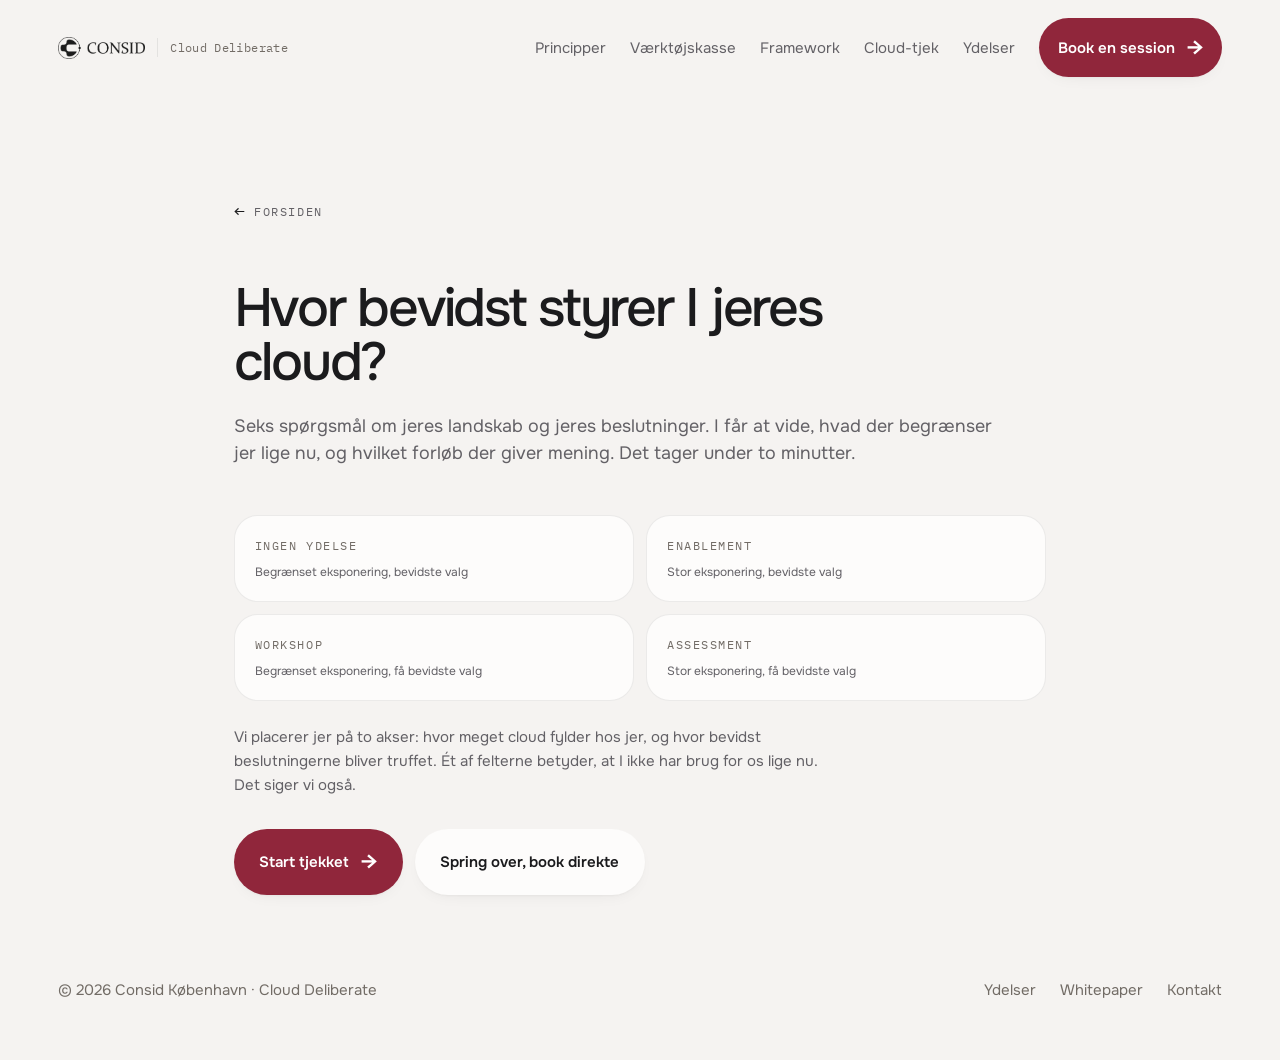
==== cloud-tjek/index.html @ c0a3a035 "Add cloud-tjekket, the lead qualifier, with the backend left stubbed Six questions at /cloud-tjek/ t" ====
<!doctype html>
<html lang="da">
<head>
<meta charset="utf-8">
<title>Cloud-tjekket — Cloud Deliberate — Consid</title>
<meta name="description" content="Seks spørgsmål om jeres cloud-landskab og jeres beslutninger. Få at vide hvor I står, hvilket princip der begrænser jer, og hvilket forløb der giver mening. Under to minutter.">
<meta name="viewport" content="width=device-width, initial-scale=1">
<meta name="robots" content="noindex,nofollow">
<link rel="canonical" href="https://frijec.github.io/cloud-deliberate/cloud-tjek/">
<link rel="icon" type="image/png" href="../assets/favicon.png">
<meta name="theme-color" content="#492A34">
<meta property="og:type" content="website">
<meta property="og:site_name" content="Consid">
<meta property="og:title" content="Cloud-tjekket — Cloud Deliberate — Consid">
<meta property="og:description" content="Seks spørgsmål om jeres cloud-landskab og jeres beslutninger. Få at vide hvor I står, hvilket princip der begrænser jer, og hvilket forløb der giver mening. Under to minutter.">
<meta property="og:url" content="https://frijec.github.io/cloud-deliberate/cloud-tjek/">
<meta property="og:image" content="https://frijec.github.io/cloud-deliberate/assets/og/cloud-tjek.png">
<meta property="og:image:width" content="1200">
<meta property="og:image:height" content="630">
<meta property="og:image:alt" content="Cloud-tjekket — Cloud Deliberate — Consid">
<meta property="og:locale" content="da_DK">
<meta name="twitter:card" content="summary_large_image">
<meta name="twitter:title" content="Cloud-tjekket — Cloud Deliberate — Consid">
<meta name="twitter:description" content="Seks spørgsmål om jeres cloud-landskab og jeres beslutninger. Få at vide hvor I står, hvilket princip der begrænser jer, og hvilket forløb der giver mening. Under to minutter.">
<meta name="twitter:image" content="https://frijec.github.io/cloud-deliberate/assets/og/cloud-tjek.png">
<link rel="preconnect" href="https://fonts.googleapis.com">
<link rel="preconnect" href="https://fonts.gstatic.com" crossorigin>
<link href="https://fonts.googleapis.com/css2?family=Onest:wght@400;500;600;700;900&family=EB+Garamond:wght@500;600&family=IBM+Plex+Mono:wght@400;500&display=swap" rel="stylesheet">
<link rel="stylesheet" href="../assets/site.css">
</head>
<body>
<a class="skip-link" href="#main">Spring til indhold</a>
<nav class="nav" id="nav">
  <div class="nav__in">
    <a class="brand" href="../#top"><img class="brand__mark" src="../assets/brand-mark.png" alt="Consid" width="88" height="22"><span class="brand__sub">Cloud Deliberate</span></a>
    <div class="nav__links">
      <a class="nav__link" href="../#principper">Principper</a>
      <a class="nav__link" href="../#vaerktoejskasse">Værktøjskasse</a>
      <a class="nav__link" href="../#framework">Framework</a>
      <a class="nav__link" href="./">Cloud-tjek</a>
      <a class="nav__link nav__link--stay" href="../ydelser/">Ydelser</a>
      <a class="btn btn--primary" href="../?ask=moede#kontakt">Book en session <span class="arw">→</span></a>
    </div>
  </div>
</nav>
<main id="main">

<section class="stack">
  <div class="wrap wrap--narrow">
    <a class="backlink backlink--light reveal" href="../#top"><span class="arw">←</span> Forsiden</a>
    <h1 class="reveal" style="font-size:var(--t-h2);max-width:20ch;margin-top:var(--s-5)">Hvor bevidst styrer I jeres cloud?</h1>
    <p class="lead reveal" style="margin-top:var(--s-5)">Seks spørgsmål om jeres landskab og jeres beslutninger. I får at vide, hvad der begrænser jer lige nu, og hvilket forløb der giver mening. Det tager under to minutter.</p>

    <div id="tjek">

      <!-- 1. INTRO -->
      <section class="tjek-stage is-active" data-stage="intro">
        <div class="tjek-quad tjek-quad--intro" aria-hidden="true">
          <div class="tjek-quad__cell" data-cell="ingen"><span class="mono">Ingen ydelse</span><p>Begrænset eksponering, bevidste valg</p></div>
          <div class="tjek-quad__cell" data-cell="enablement"><span class="mono">Enablement</span><p>Stor eksponering, bevidste valg</p></div>
          <div class="tjek-quad__cell" data-cell="workshop"><span class="mono">Workshop</span><p>Begrænset eksponering, få bevidste valg</p></div>
          <div class="tjek-quad__cell" data-cell="assessment"><span class="mono">Assessment</span><p>Stor eksponering, få bevidste valg</p></div>
        </div>
        <p class="tjek-note">Vi placerer jer på to akser: hvor meget cloud fylder hos jer, og hvor bevidst beslutningerne bliver truffet. Ét af felterne betyder, at I ikke har brug for os lige nu. Det siger vi også.</p>
        <div class="tjek-actions">
          <button class="btn btn--primary" type="button" id="tjek-start">Start tjekket <span class="arw">→</span></button>
          <a class="btn btn--soft" href="../?ask=moede#kontakt">Spring over, book direkte</a>
        </div>
      </section>

      <!-- 2. QUIZ -->
      <!-- No aria-live here: focus moves to the question on every step,
           which announces it once. A live region as well would read the
           whole stage a second time. -->
      <section class="tjek-stage" data-stage="quiz">
        <div class="tjek__head">
          <span class="mono" id="tjek-progress">Spørgsmål 1 af 6</span>
          <button class="tjek__back" type="button" id="tjek-back" hidden><span class="arw">←</span> Tilbage</button>
        </div>
        <div class="tjek__bar" role="progressbar" aria-valuemin="1" aria-valuemax="6" aria-valuenow="1" aria-label="Fremdrift"><span id="tjek-bar"></span></div>
        <h2 class="tjek__q" id="tjek-question" data-focus tabindex="-1"></h2>
        <div class="tjek__opts" id="tjek-options"></div>
      </section>

      <!-- 3. RESULT -->
      <section class="tjek-stage" data-stage="result">
        <p class="mono tjek-result__quad" data-quad></p>
        <h2 class="tjek-result__title" data-result-title data-focus tabindex="-1"></h2>
        <p class="lead" data-result-body style="margin-top:var(--s-4)"></p>

        <div class="tjek-axes">
          <div class="tjek-axis">
            <span class="mono">Eksponering</span>
            <p data-axis-eksponering></p>
            <span class="tjek-axis__d">Hvor meget cloud fylder, og hvor hurtigt regningen flytter sig</span>
          </div>
          <div class="tjek-axis">
            <span class="mono">Bevidsthed</span>
            <p data-axis-bevidsthed></p>
            <span class="tjek-axis__d">Hvor systematisk beslutningerne bliver truffet og skrevet ned</span>
          </div>
        </div>

        <p class="tjek-limit" data-limiting hidden>Det, der begrænser jer lige nu: <strong data-limiting-name></strong>. <a href="../#principper">Læs princippet <span class="arw">→</span></a></p>

        <div class="tjek-quad" aria-hidden="true">
          <div class="tjek-quad__cell" data-cell="ingen"><span class="mono">Ingen ydelse</span><p>Begrænset eksponering, bevidste valg</p></div>
          <div class="tjek-quad__cell" data-cell="enablement"><span class="mono">Enablement</span><p>Stor eksponering, bevidste valg</p></div>
          <div class="tjek-quad__cell" data-cell="workshop"><span class="mono">Workshop</span><p>Begrænset eksponering, få bevidste valg</p></div>
          <div class="tjek-quad__cell" data-cell="assessment"><span class="mono">Assessment</span><p>Stor eksponering, få bevidste valg</p></div>
        </div>

        <div class="tjek-ydelse" data-ydelse hidden>
          <span class="mono">Det forløb der passer</span>
          <h3><span data-ydelse-navn></span> <span class="hours" data-ydelse-timer></span></h3>
          <a class="btn btn--soft" data-ydelse-link href="#">Læs hvad det indeholder <span class="arw">→</span></a>
        </div>

        <div class="tjek-ydelse" data-ingen hidden>
          <span class="mono">Ingen ydelse lige nu</span>
          <h3>Tag whitepaperet i stedet</h3>
          <a class="btn btn--soft" href="../?ask=whitepaper#kontakt">Få whitepaperet <span class="arw">→</span></a>
        </div>

        <div class="tjek-actions">
          <button class="btn btn--primary" type="button" data-to-form>Få en gennemgang af jeres svar <span class="arw">→</span></button>
          <button class="btn btn--soft" type="button" data-restart>Tag tjekket forfra</button>
        </div>
      </section>

      <!-- 4. LEAD FORM -->
      <section class="tjek-stage" data-stage="form">
        <h2 class="tjek-result__title" data-focus tabindex="-1" style="font-size:var(--t-h3)">En gennemgang af jeres svar</h2>
        <p class="lead" style="margin-top:var(--s-4)">Vi læser jeres svar igennem og vender tilbage med, hvad vi ser, og hvad vi ville gøre først. Inden for to arbejdsdage.</p>

        <form id="tjek-form" class="tjekform" novalidate>
          <div class="tjekform__grid">
            <div class="field"><label for="tj-company">Virksomhed</label><input id="tj-company" name="company" type="text" maxlength="150" autocomplete="organization"></div>
            <div class="field"><label for="tj-role">Rolle</label><input id="tj-role" name="role" type="text" maxlength="120" autocomplete="organization-title"></div>
            <div class="field field--full">
              <label for="tj-spend">Omtrentligt årligt cloud-forbrug</label>
              <select id="tj-spend" name="cloud_spend">
                <option value="Ved ikke">Ved ikke</option>
                <option value="Under 1 mio. kr.">Under 1 mio. kr.</option>
                <option value="1-5 mio. kr.">1-5 mio. kr.</option>
                <option value="5-20 mio. kr.">5-20 mio. kr.</option>
                <option value="Over 20 mio. kr.">Over 20 mio. kr.</option>
              </select>
            </div>
            <div class="field field--full"><label for="tj-platforms">Hvilke cloud-platforme bruger I i dag?</label><textarea id="tj-platforms" name="platforms" rows="2" maxlength="2000"></textarea></div>
            <div class="field field--full"><label for="tj-challenge">Største cloud-udfordring lige nu</label><textarea id="tj-challenge" name="biggest_challenge" rows="3" maxlength="2000"></textarea></div>
            <div class="field field--full"><label for="tj-value">Hvad ville gøre en samtale værdifuld for jer?</label><textarea id="tj-value" name="conversation_value" rows="3" maxlength="2000"></textarea></div>
            <div class="field field--full"><label for="tj-email">Arbejds-e-mail<abbr title="påkrævet">*</abbr></label><input id="tj-email" name="email" type="email" autocomplete="email" maxlength="255" required></div>
          </div>
          <div class="tjekform__hp" aria-hidden="true">
            <label for="tj-website">Lad dette felt stå tomt</label>
            <input id="tj-website" name="company_website" type="text" tabindex="-1" autocomplete="off">
          </div>
          <p class="tjekform__error" id="tjek-error" role="alert" hidden></p>
          <div class="tjek-actions">
            <button class="btn btn--primary" type="submit" id="tjek-submit">Send og få en gennemgang <span class="arw">→</span></button>
          </div>
          <p class="tjekform__privacy">Vi bruger kun dine oplysninger til opfølgning. Intet nyhedsbrev, ingen tredjeparter.</p>
        </form>

        <p class="tjekform__done" id="tjek-done" tabindex="-1" hidden>Tak. Vi har åbnet en mail med dine svar. Tryk send, så vender vi tilbage inden for to arbejdsdage. Åbnede der ikke en mail? Skriv direkte til <a href="mailto:anders.bendtsen@consid.com">anders.bendtsen@consid.com</a>.</p>
      </section>

    </div>
  </div>
</section>

</main>

<footer class="footer">
  <div class="wrap footer__in">
    <div>© 2026 Consid København · Cloud Deliberate</div>
    <div class="footer__links"><a href="../ydelser/">Ydelser</a><a href="../?ask=whitepaper#kontakt">Whitepaper</a><a href="mailto:kenneth.jensen@consid.com">Kontakt</a></div>
  </div>
</footer>

<script src="../assets/site.js"></script>
<script src="../assets/tjek.js"></script>
</body>
</html>
---- assets/site.css ----
/* ============================================================
   CONSID · CLOUD DELIBERATE — shared chrome.

   Tokens, reset, nav/footer, card system, CTA card,
   reveal-on-scroll, plus the Ydelse and homepage components.

   Loaded by EVERY page, the homepage included. The sibling site
   (Directed Agentic Delivery) keeps a duplicate of this file
   inline in its index.html and asks for hand-syncing; that has
   already drifted twice (.stack padding, .chip height). One copy
   here instead.

   Token block below is copied verbatim from that site — the two
   are deliberately the same house.
   ============================================================ */
:root{
  --ink-900:#141416;
  --ink-800:#1B1B1D;
  --ink-700:#2C2C31;
  --ink-600:#414147;
  --graphite:#636166;
  --stone:#726C66;

  --air:#F5F3F1;
  --surface:#FDFCFB;
  --sand:#EDE8E3;
  --blush:#FDF0ED;

  --crimson:#90263B;
  --crimson-700:#75182C;
  --plum:#492A34;
  --plum-tint:color-mix(in srgb, var(--plum), white 22%);
  --wine:#701132;
  --coral:#F49E88;
  --hairline:rgba(27,27,29,.08);

  --font-display:"Onest","Helvetica Neue",Helvetica,Arial,sans-serif;
  --font-body:"Onest","Helvetica Neue",Helvetica,Arial,sans-serif;
  --font-mono:"IBM Plex Mono",ui-monospace,"SF Mono",Menlo,monospace;
  --font-wordmark:"EB Garamond","Times New Roman",serif;

  --t-display:clamp(2.57rem,6.66vw,5.85rem);
  --t-h2:clamp(2rem,4.2vw,3.6rem);
  --t-h3:clamp(1.2rem,1.7vw,1.5rem);
  --t-lead:clamp(1.0625rem,1.4vw,1.3rem);
  --t-body:1.0625rem;
  --t-small:.9375rem;
  --t-micro:.75rem;

  --s-1:.25rem;--s-2:.5rem;--s-3:.75rem;--s-4:1rem;--s-5:1.5rem;
  --s-6:2rem;--s-7:3rem;--s-8:4rem;--s-9:6rem;--s-10:8rem;

  --r-xs:10px; --r-sm:16px; --r-md:24px; --r-lg:36px; --r-xl:48px; --r-pill:999px;

  --lift-1:0 1px 2px rgba(20,20,22,.03), 0 6px 18px -10px rgba(20,20,22,.10);
  --lift-2:0 2px 5px rgba(20,20,22,.04), 0 22px 48px -22px rgba(20,20,22,.20);

  --ease-out:cubic-bezier(.19,.72,.28,1);
  --ease-spring:cubic-bezier(.34,1.32,.48,1);
  --d-fast:150ms;--d-base:260ms;--d-slow:520ms;

  --measure:64ch;
  --gutter:clamp(1.1rem,4.5vw,4rem);
  --maxw:1300px;
}

*,*::before,*::after{box-sizing:border-box}
html{-webkit-text-size-adjust:100%;scroll-behavior:smooth}
body{
  margin:0;background:var(--air);color:var(--ink-800);
  font-family:var(--font-body);font-size:var(--t-body);line-height:1.6;
  -webkit-font-smoothing:antialiased;font-synthesis-weight:none;overflow-x:hidden;
}
h1,h2,h3,h4{font-family:var(--font-display);margin:0;font-weight:600;letter-spacing:-.026em}
h1{font-size:var(--t-display);line-height:.99;letter-spacing:-.042em;font-weight:500}
h2{font-size:var(--t-h2);line-height:1.04;letter-spacing:-.034em;font-weight:700}
h3{font-size:var(--t-h3);line-height:1.25;font-weight:500}
p{margin:0}
a{color:inherit}
img,svg{display:block;max-width:100%}
button{font:inherit;color:inherit;background:none;border:0;cursor:pointer}
:focus-visible{outline:2px solid var(--crimson);outline-offset:3px;border-radius:6px}

/* Visually hidden but still announced — used for the hours badge's
   unit word and the hours table's caption. clip-path (not the old
   clip) and white-space:nowrap so the text isn't re-wrapped into a
   1px column before it's read. */
.sr-only{position:absolute;width:1px;height:1px;padding:0;margin:-1px;
  overflow:hidden;clip-path:inset(50%);white-space:nowrap;border:0}

/* Off-screen until focused, rather than display:none — a display:none
   skip link can't ever receive keyboard focus in the first place. */
.skip-link{
  position:absolute;top:var(--s-4);left:var(--s-4);z-index:1000;
  transform:translateY(-150%);
  background:var(--ink-800);color:#fff;padding:.85rem 1.4rem;
  border-radius:var(--r-md);text-decoration:none;white-space:nowrap;
  font-size:var(--t-small);font-weight:600;
  transition:transform var(--d-fast) var(--ease-out);
}
.skip-link:focus{transform:translateY(0)}

.wrap{max-width:var(--maxw);margin-inline:auto;padding-inline:var(--gutter)}
.stack{padding-top:clamp(3.5rem,8vw,7rem);padding-bottom:clamp(1rem,2vw,1.5rem)}
/* A section continuing the one above it, rather than opening the page. */
.stack--cont{padding-top:clamp(2.25rem,4.5vw,3.75rem)}
.lead{font-size:var(--t-lead);line-height:1.5;color:var(--graphite);max-width:var(--measure)}
.mono{font-family:var(--font-mono);font-size:var(--t-micro);letter-spacing:.13em;text-transform:uppercase}

/* Every mono label on this site is written mixed-case in the HTML and
   uppercased here. Typing the caps into the source makes VoiceOver
   spell short Danish words out letter by letter. */

/* Buttons ------------------------------------------------ */
.btn{
  display:inline-flex;align-items:center;gap:var(--s-3);
  padding:.95rem 1.6rem;border-radius:var(--r-pill);
  font-size:var(--t-small);font-weight:600;text-decoration:none;white-space:nowrap;
  transition:background-color var(--d-fast) var(--ease-out),
             color var(--d-fast) var(--ease-out),
             box-shadow var(--d-base) var(--ease-out),
             transform var(--d-base) var(--ease-spring);
}
/* The halftone arrow: a radial-gradient dot field clipped to the glyph,
   so the site's dither texture shows up even in a text arrow. */
.arw{
  font-size:1.5em;
  background-image:radial-gradient(var(--ink-800) 65%, transparent 70%);
  background-size:2px 2px;background-position:center;
  -webkit-background-clip:text;background-clip:text;color:transparent;
}
/* Anywhere the arrow sits on a dark ground it has to re-dither in white
   — the default --ink-800 dots are invisible on plum. */
.btn--primary .arw,
.ydelse__head .arw,
.leadcard .arw,
.nextup .arw{background-image:radial-gradient(#fff 65%, transparent 70%)}
.btn .arw{transition:transform var(--d-base) var(--ease-spring)}
.btn:hover{transform:translateY(-2px)}
.btn:hover .arw{transform:translateX(5px)}
.btn:active{transform:translateY(0)}
.btn--primary{background:var(--crimson);color:#fff;box-shadow:var(--lift-1)}
.btn--primary:hover{background:var(--crimson-700);box-shadow:var(--lift-2)}
.btn--soft{background:var(--surface);color:var(--ink-800);box-shadow:var(--lift-1)}
.btn--soft:hover{box-shadow:var(--lift-2)}
.btn--onDark{background:rgba(255,255,255,.1);color:#fff}
.btn--onDark:hover{background:rgba(255,255,255,.18)}
.btn:disabled,.btn[aria-disabled="true"]{opacity:.5;cursor:default;pointer-events:none}

/* NAV ---------------------------------------------------- */
.nav{position:sticky;top:0;z-index:50}
.nav::before{
  content:"";position:absolute;inset:-1px 0 0;
  backdrop-filter:blur(16px) saturate(1.4);-webkit-backdrop-filter:blur(16px) saturate(1.4);
  background-image:linear-gradient(to bottom, rgba(245,243,241,.8) 0%, rgba(245,243,241,0) 100%);
  mask-image:linear-gradient(to bottom, #000 0%, #000 45%, transparent 100%);
  -webkit-mask-image:linear-gradient(to bottom, #000 0%, #000 45%, transparent 100%);
  pointer-events:none;opacity:0;transition:opacity var(--d-base) var(--ease-out);
}
.nav[data-stuck="true"]::before{opacity:1}
.nav__in{
  position:relative;z-index:1;
  display:flex;align-items:center;gap:var(--s-5);
  padding:1.15rem var(--gutter);
}
.brand{display:flex;align-items:center;gap:var(--s-3);text-decoration:none;flex:none}
.brand__mark{height:22px;width:auto;display:block;transition:filter var(--d-fast) var(--ease-out)}
.brand__sub{font-family:var(--font-mono);font-size:var(--t-micro);color:var(--stone);letter-spacing:.03em;padding-left:var(--s-3);border-left:1px solid var(--hairline);transition:color var(--d-fast) var(--ease-out),border-color var(--d-fast) var(--ease-out)}
.nav__links{display:flex;gap:var(--s-5);margin-left:auto;align-items:center}
.nav__link{text-decoration:none;font-size:var(--t-small);color:var(--graphite);white-space:nowrap;transition:color var(--d-fast) var(--ease-out)}
.nav__link:hover{color:var(--ink-800)}
.nav .btn{padding:.7rem 1.2rem}
/* Below 900px the section anchors go, but Ydelser stays: it is the only
   real destination on the site, and without it a phone visitor can only
   reach the offerings by scrolling to the footer. */
@media (max-width:900px){.nav__links .nav__link:not(.nav__link--stay){display:none} .brand__sub{display:none}}
/* Brand + Ydelser + button have to share one row on a phone. */
@media (max-width:640px){.nav__links{gap:var(--s-4)} .nav .btn{padding:.75rem 1.1rem;font-size:.875rem}}
@media (max-width:420px){.nav__links{gap:var(--s-3)} .nav .btn .arw{display:none} .brand__mark{width:76px;height:auto}}

/* Nav-on-dark variant — for pages whose top section is a plum band
   (the Ydelse pages): the nav overlays that band as a transparent bar
   with a white logo/label, then reverts to the standard in-flow blurred
   nav the moment the page scrolls past it. site.js drives the toggle by
   measuring .ydelse__head, so that class name must not be renamed. */
.nav--onDark{position:fixed;top:0;left:0;right:0}
.nav--onDark:not([data-stuck="true"]) .brand__mark{filter:brightness(0) invert(1)}
.nav--onDark:not([data-stuck="true"]) .brand__sub{color:rgba(255,255,255,.65);border-left-color:rgba(255,255,255,.3)}
.nav--onDark:not([data-stuck="true"]) .nav__link{color:rgba(255,255,255,.85)}
.nav--onDark:not([data-stuck="true"]) .nav__link:hover{color:#fff}

/* CARD system -------------------------------------------- */
/* No horizontal rail here: three offerings and no article archive means
   the scroll-snap rail, its edge mask, the filter chips and initRail's
   FLIP reflow are all machinery with nothing to do. Cards live in a
   plain grid. */
.ocard{
  background:var(--surface);border-radius:var(--r-lg);padding:clamp(1.4rem,2.6vw,1.9rem);
  display:flex;flex-direction:column;gap:var(--s-3);text-decoration:none;min-height:260px;
  box-shadow:var(--lift-1);
  transition:transform var(--d-base) var(--ease-out),box-shadow var(--d-base) var(--ease-out);
}
.ocard:hover{transform:translateY(-6px);box-shadow:var(--lift-2)}
.ocard:active{transform:scale(.97)}
.ocard:nth-child(3n+2){background:var(--sand)}
.ocard:nth-child(5n+4){background:var(--blush)}
.ocard__tag{display:flex;align-items:center;gap:.4em;font-family:var(--font-mono);font-size:var(--t-micro);letter-spacing:.09em;text-transform:uppercase;color:var(--graphite)}
.oicon{width:15px;height:15px;flex:none;stroke:currentColor}
.ocard :is(h2,h3){font-size:1.25rem;letter-spacing:-.028em;font-weight:700;line-height:1.25;transition:color var(--d-fast) var(--ease-out)}
.ocard:hover :is(h2,h3){color:var(--wine)}
.ocard p{font-size:var(--t-small);color:var(--graphite);line-height:1.6}
.ocard__foot{margin-top:auto;display:flex;align-items:center;gap:var(--s-3);font-size:var(--t-small);font-weight:600;padding-top:var(--s-4)}
.ocard__foot .arw{transition:transform var(--d-base) var(--ease-spring)}
.ocard:hover .ocard__foot .arw{transform:translateX(5px)}

/* Offering cards — where the sibling site puts a 0/1/2/3 niveau meter,
   this site puts an effort figure and an audience line. Those are the
   two things a reader uses to decide "is this the one for us?".

   These small mono labels are --graphite, not --stone. --stone on
   --sand measures 4.26:1, under the 4.5:1 AA minimum for text this
   size, and every card row that lands on sand would fail — as the
   same pairing does on the sibling site. --graphite clears it on
   sand (5.03), air, blush and surface alike. */
.ocard__top{display:flex;align-items:center;gap:var(--s-3);justify-content:space-between}
/* Plum on white (12.3:1) so it reads as a hard fact, not a soft label. */
.hours{flex:none;font-family:var(--font-mono);font-size:var(--t-micro);font-weight:500;
  letter-spacing:.08em;line-height:1;padding:.42rem .62rem;border-radius:var(--r-pill);
  background:var(--plum);color:#fff;font-variant-numeric:tabular-nums}
.ocard--y .ocard__foot{flex-direction:column;align-items:stretch;gap:var(--s-3)}
.ocard__aud{font-family:var(--font-mono);font-size:var(--t-micro);letter-spacing:.09em;
  text-transform:uppercase;color:var(--graphite);line-height:1.5;font-weight:400;overflow-wrap:anywhere}
.ocard__phases{font-family:var(--font-mono);font-size:var(--t-micro);letter-spacing:.09em;
  text-transform:uppercase;color:var(--graphite);line-height:1.5;font-weight:400;overflow-wrap:anywhere}
.ocard__more{display:flex;align-items:center;justify-content:flex-end;gap:var(--s-3);
  font-weight:600;margin-top:var(--s-2)}

.vgrid{display:grid;grid-template-columns:repeat(3,minmax(0,1fr));gap:var(--s-4);margin-top:var(--s-6)}
@media (max-width:880px){.vgrid{grid-template-columns:repeat(2,minmax(0,1fr))}}
@media (max-width:640px){.vgrid{grid-template-columns:1fr}}

/* CTA + FOOTER -------------------------------------------- */
.ctacard{
  background:var(--plum);color:#fff;border-radius:var(--r-xl);padding:clamp(1.9rem,5vw,4.5rem);
  box-shadow:var(--lift-1);text-align:center;position:relative;overflow:hidden;
}
.ctacard__noise{position:absolute;inset:0;width:100%;height:100%;display:block;pointer-events:none}
@media (prefers-reduced-motion:reduce){.ctacard__noise{display:none}}
.ctacard__content{position:relative;z-index:1}
.ctacard h2{max-width:18ch;margin-inline:auto;margin-top:var(--s-5)}
.ctacard .lead{margin-inline:auto;margin-top:var(--s-5);text-align:center;color:rgba(255,255,255,.72)}
.ctacard__actions{display:flex;gap:var(--s-3);flex-wrap:wrap;justify-content:center;margin-top:var(--s-7)}
.footer{padding-block:var(--s-7)}
.footer__in{display:flex;flex-wrap:wrap;gap:var(--s-5);justify-content:space-between;align-items:center;font-size:var(--t-small);color:var(--stone)}
.footer__links{display:flex;gap:var(--s-5)}
.footer__links a{text-decoration:none;display:inline-block;padding-block:.65rem;
  transition:color var(--d-fast) var(--ease-out)}
.footer__links a:hover{color:var(--ink-800)}

/* REVEAL --------------------------------------------------- */
/* Transition lives on .is-in, not on .reveal — so the hidden state is
   applied at first paint without animating into it. */
.reveal{opacity:0;transform:translateY(16px)}
.reveal.is-in{opacity:1;transform:none;transition:opacity var(--d-slow) var(--ease-out),transform var(--d-slow) var(--ease-out)}
.word{display:inline-block;opacity:0;transform:translateY(.5em)}
.word.is-in{opacity:1;transform:none;transition:opacity 460ms var(--ease-out),transform 460ms var(--ease-out)}

/* ============================================================
   YDELSE DETAIL PAGES
   ============================================================ */

/* The plum band the nav overlays. site.js measures THIS element to flip
   .nav--onDark back to the light nav, so the class name is load-bearing. */
.ydelse__head{position:relative;z-index:0;overflow:hidden;background:var(--plum);
  border-radius:0 0 var(--r-xl) var(--r-xl);
  padding-top:clamp(6.5rem,12vw,8.5rem);padding-bottom:clamp(2.5rem,6vw,4rem)}
.ydelse__head h1{color:#fff}
.ydelse__head .lead{color:rgba(255,255,255,.78)}
.backlink{display:inline-flex;align-items:center;gap:var(--s-2);text-decoration:none;
  font-family:var(--font-mono);font-size:var(--t-micro);letter-spacing:.13em;
  text-transform:uppercase;color:rgba(255,255,255,.7);margin-bottom:var(--s-6);
  transition:color var(--d-fast) var(--ease-out)}
.backlink:hover{color:#fff}
/* The base .backlink is white, for the plum Ydelse header. On a light
   page it needs ink, or it reads as a stray arrow. */
.backlink--light{color:var(--graphite)}
.backlink--light:hover{color:var(--ink-800)}
.backlink .arw{transition:transform var(--d-base) var(--ease-spring)}
.backlink:hover .arw{transform:translateX(-5px)}
.ydelse__meta{display:flex;gap:var(--s-6);flex-wrap:wrap;align-items:center;
  justify-content:space-between;margin-top:var(--s-7)}
.ydelse__kicker{display:flex;align-items:center;gap:.5em;font-family:var(--font-mono);
  font-size:var(--t-micro);letter-spacing:.09em;text-transform:uppercase;color:rgba(255,255,255,.7)}
/* .55 is the floor for small text on --plum: the sibling site measured
   rgba(255,255,255,.4) at 3.37:1 (fails AA) and .55 at 4.98:1 (passes).
   .62 sits comfortably above it. overflow-wrap because
   "PLATFORM-ANSVARLIGE" is one unbreakable token. */
.ydelse__aud{font-family:var(--font-mono);font-size:var(--t-micro);letter-spacing:.09em;
  text-transform:uppercase;color:rgba(255,255,255,.62);overflow-wrap:anywhere;max-width:38ch}

/* Sized off the viewport, not the header's own box, so it overflows on
   every side and reads as running behind the H1 rather than beside it.
   z-index:-1 keeps the header text above; the header's overflow:hidden
   crops the bleed. Hidden below 900px rather than fighting the H1. */
.ydelse__illus{
  position:absolute;z-index:-1;top:50%;left:50%;
  transform:translate(-42%,-50%);
  width:clamp(900px,95vw,1900px);
  height:clamp(900px,95vw,1900px);
  pointer-events:none;
}
.ydelse__illus canvas{display:block;width:100%;height:100%}
@media (max-width:900px){.ydelse__illus{display:none}}

/* A framing sentence that introduces a section, not a section title.
   Full --t-h2 (up to 3.6rem) on a whole sentence shouts; this sits
   between h2 and h3 and takes a wider measure. */
.h2--sub{font-size:clamp(1.35rem,2.5vw,2.05rem);letter-spacing:-.028em;
  line-height:1.2;font-weight:500;max-width:34ch}

/* Three-up cell block — used twice per detail page, for the "Hvad er
   målet?" goals and the "Næste skridt" reassurances. Same shape of
   content both times: a short heading and one sentence. */
.trio{display:grid;grid-template-columns:repeat(3,minmax(0,1fr));gap:var(--s-4);
  margin-top:clamp(1.5rem,3vw,2.25rem)}
@media (max-width:820px){.trio{grid-template-columns:1fr}}
.trio__cell{background:var(--surface);border-radius:var(--r-md);
  padding:clamp(1.25rem,2.4vw,1.75rem);min-width:0;box-shadow:var(--lift-1)}
.trio__cell:nth-child(3){background:var(--blush)}
.trio__cell h3{font-family:var(--font-mono);font-size:var(--t-micro);font-weight:500;
  letter-spacing:.11em;text-transform:uppercase;color:var(--wine)}
.trio__cell p{margin-top:var(--s-3);font-size:var(--t-small);line-height:1.6;color:var(--graphite)}

/* Phase timeline ----------------------------------------- */
/* .phases and .verbs carry an explicit role="list", and their items
   role="listitem", because display:grid / display:flex on an <li>
   replaces list-item — which drops both the marker and the implicit
   listitem role. With list-style:none on top of that, Safari and
   VoiceOver stop announcing the group as a list at all. */
/* Deliberately NOT the sticky .pstack: that hardcodes five nth-child
   offsets, and these pages carry 3, 4 and 5 phases. A sticky stack of
   tall cards carrying bullet lists occludes the page anyway.
   No connecting rule between phases — space and the tabular numerals do
   the dividing, per the house rule against structural hairlines. */
.phases{list-style:none;margin:clamp(2rem,4vw,3rem) 0 0;padding:0;
  display:flex;flex-direction:column;gap:var(--s-4)}
/* min-width:0 — .phase is a flex child of .phases now that the number
   is no longer a separate grid column; without it a long unbreakable
   word can hold the card open past the viewport, the same failure
   977eb7d fixed elsewhere on the site. */
.phase{background:var(--surface);border-radius:var(--r-lg);min-width:0;
  padding:clamp(1.6rem,3.4vw,2.75rem);box-shadow:var(--lift-1);position:relative}
.phase:nth-child(even){background:var(--sand)}
/* One dithered mark per fase, top-right. Absolutely positioned rather
   than a flex sibling so the meta/title/points column keeps its own
   flow; the heading's max-width leaves it room at every width that
   shows it. Dropped under 640px, where the card is a single narrow
   column and the mark would push the title down. */
.phase__illus{position:absolute;top:clamp(1.1rem,2.4vw,1.8rem);right:clamp(1.1rem,2.4vw,1.8rem);
  width:clamp(96px,10vw,124px);height:clamp(96px,10vw,124px);border-radius:8px;overflow:hidden}
.phase__illus canvas{display:block;width:100%;height:100%}
.phase h3,.phase__meta{max-width:calc(100% - clamp(96px,10vw,124px) - var(--s-4))}
@media (max-width:640px){.phase__illus{display:none} .phase h3,.phase__meta{max-width:none}}

/* Journey rail ------------------------------------------- */
/* Above 900px the phases run as chapters beside a sticky rail: a dotted
   track with one station per fase and an hour count that accumulates as
   you read down. site.js drives is-active / is-done and the fill height.
   Each card keeps its own mark; the rail only carries the storyline.
   The chapters are spaced well apart so the journey has scroll to
   travel through, and the rail has time to move with it. The dotted
   track is a halftone field (the same radial-gradient trick as .arw),
   not a hairline. */
.journey{display:grid;grid-template-columns:minmax(140px,180px) minmax(0,1fr);
  gap:clamp(2rem,5vw,5rem);align-items:start;margin-top:clamp(2rem,4vw,3rem)}
.journey .phases{margin-top:0}
.journey__rail{position:sticky;top:calc(var(--nav-h,76px) + 2rem);
  display:flex;flex-direction:column;gap:var(--s-6)}
.journey__track{position:relative;height:clamp(200px,34vh,340px);padding-left:1.6rem;margin-left:var(--s-2)}
.journey__track::before{content:"";position:absolute;left:0;top:0;bottom:0;width:6px;
  background-image:radial-gradient(var(--stone) 55%,transparent 62%);background-size:3px 3px;opacity:.3}
.journey__fill{position:absolute;left:0;top:0;width:6px;height:0;
  background-image:radial-gradient(var(--crimson) 65%,transparent 70%);background-size:3px 3px;
  transition:height var(--d-slow) var(--ease-out)}
.journey__stations{list-style:none;margin:0;padding:0;height:100%;
  display:flex;flex-direction:column;justify-content:space-between}
.journey__stations li{position:relative;font-family:var(--font-mono);font-size:var(--t-micro);
  letter-spacing:.09em;line-height:1;color:var(--stone);transition:color var(--d-base) var(--ease-out)}
.journey__stations li::before{content:"";position:absolute;left:calc(-1.6rem - 3px);top:50%;
  width:12px;height:12px;transform:translateY(-50%) rotate(45deg);
  background:var(--air);border:2px solid var(--stone);opacity:.5;
  transition:transform var(--d-base) var(--ease-spring),background-color var(--d-base) var(--ease-out),
             border-color var(--d-base) var(--ease-out),opacity var(--d-base) var(--ease-out)}
.journey__stations li.is-done,.journey__stations li.is-active{color:var(--crimson)}
.journey__stations li.is-done::before,.journey__stations li.is-active::before{
  background:var(--crimson);border-color:var(--crimson);opacity:1}
.journey__stations li.is-active::before{transform:translateY(-50%) rotate(45deg) scale(1.35)}
.journey__hours{font-family:var(--font-mono);font-size:var(--t-micro);letter-spacing:.09em;
  text-transform:uppercase;color:var(--graphite);margin-left:var(--s-2)}
.journey__hours b{color:var(--crimson);font-weight:700;font-variant-numeric:tabular-nums}
/* The story's two bookends: where you stand on day 0 and what you hold
   at the end. No card and no background, so they read as narration
   around the chapters rather than as two more chapters — but set with
   their own weight: the label in the display face at the fase-title
   size, led by a station diamond that ties them to the rail's track,
   and the sentence at lead size beneath. Held clear of the cards by a
   gap of their own. */
.journey__bookend{display:block;padding-inline:clamp(1.6rem,3.4vw,2.75rem);
  color:var(--graphite);font-size:var(--t-lead);line-height:1.5;max-width:44ch}
.journey__bookend .mono{display:flex;align-items:center;gap:.55em;margin-bottom:var(--s-3);
  font-family:var(--font-display);font-size:clamp(1.3rem,2.3vw,1.9rem);font-weight:700;
  letter-spacing:-.03em;text-transform:none;color:var(--crimson);font-variant-numeric:tabular-nums}
.journey__bookend .mono::before{content:"";flex:none;width:11px;height:11px;
  transform:rotate(45deg);background:var(--crimson)}
.journey__bookend--start{margin-top:var(--s-4);margin-bottom:clamp(3rem,9vh,5.5rem)}
.journey__bookend--end{margin-top:clamp(3rem,9vh,5.5rem)}
@media (max-width:900px){.journey__bookend--start{margin-bottom:var(--s-7)} .journey__bookend--end{margin-top:var(--s-7)}}
@media (min-width:901px){.journey .phases{gap:clamp(4rem,16vh,10rem)}}
@media (max-width:900px){.journey{display:block} .journey__rail{display:none}
  .journey .phases{margin-top:0}}
.phase__meta{font-family:var(--font-mono);font-size:var(--t-micro);letter-spacing:.09em;
  text-transform:uppercase;color:var(--graphite);overflow-wrap:anywhere}
/* Number and title on one line — the number is an inline span inside
   the <h3> rather than a separate oversized display digit in its own
   column, so it reads as part of the heading, not a competing element. */
.phase h3{font-size:clamp(1.3rem,2.3vw,1.9rem);letter-spacing:-.03em;font-weight:500;margin-top:var(--s-2)}
.phase__n{font-weight:900;color:var(--crimson);font-variant-numeric:tabular-nums}
.phase__points{margin-top:var(--s-4);padding-left:1.1em;display:flex;flex-direction:column;gap:var(--s-2)}
.phase__points li{color:var(--graphite);font-size:var(--t-small);line-height:1.6;max-width:56ch}

/* Hours table -------------------------------------------- */
/* table-layout:fixed + <colgroup> is this component's min-width:0. Under
   the default auto layout a table's min-content width is a hard floor no
   cell property can lower — which is exactly how tables overflow narrow
   screens. Fixed tracks plus overflow-wrap on the cells means a long
   Danish compound breaks instead of widening the table, so this never
   needs a horizontal scroll region. */
.htable{background:var(--surface);border-radius:var(--r-lg);box-shadow:var(--lift-1);
  padding:clamp(1rem,2.4vw,1.75rem);margin-top:clamp(2rem,4vw,3rem)}
.htable table{width:100%;table-layout:fixed;border-collapse:separate;border-spacing:0}
.htable__c1{width:34%}
.htable__c3{width:5.5rem}
.htable th,.htable td{text-align:left;vertical-align:baseline;
  padding:var(--s-3);overflow-wrap:anywhere;hyphens:auto}
.htable thead th{font-family:var(--font-mono);font-size:var(--t-micro);font-weight:500;
  letter-spacing:.11em;text-transform:uppercase;color:var(--wine)}
.htable tbody th{font-family:var(--font-display);font-weight:600;font-size:var(--t-small);
  letter-spacing:-.02em;color:var(--ink-900)}
.htable__no{font-family:var(--font-mono);font-size:var(--t-micro);
  font-weight:400;letter-spacing:.09em;color:var(--stone);font-variant-numeric:tabular-nums}
.htable tbody td{font-size:var(--t-small);line-height:1.6;color:var(--graphite)}
.htable tbody tr:nth-child(even) th,
.htable tbody tr:nth-child(even) td{background:var(--air)}
.htable tbody tr:nth-child(even) th{border-radius:var(--r-xs) 0 0 var(--r-xs)}
.htable tbody tr:nth-child(even) td:last-child{border-radius:0 var(--r-xs) var(--r-xs) 0}
.htable__num{text-align:right;font-variant-numeric:tabular-nums}
/* Set off with a blush band and extra padding, not a top border. */
.htable tfoot th,.htable tfoot td{background:var(--blush);font-weight:600;color:var(--ink-900);
  padding-top:var(--s-4);padding-bottom:var(--s-4)}
.htable tfoot th{border-radius:var(--r-xs) 0 0 var(--r-xs)}
.htable tfoot td:last-child{border-radius:0 var(--r-xs) var(--r-xs) 0}
@media (max-width:560px){
  .htable__c1{width:38%}
  .htable__c3{width:3.75rem}
  .htable th,.htable td{padding:var(--s-2);font-size:.875rem}
  .htable thead th{font-size:var(--t-micro)}
}

/* Next-in-ring link -------------------------------------- */
.nextup{display:flex;flex-wrap:wrap;gap:var(--s-5);align-items:center;justify-content:space-between;
  padding:clamp(1.25rem,2.4vw,1.75rem) clamp(1.5rem,2.8vw,2rem);
  background:var(--plum);border-radius:var(--r-lg);text-decoration:none;
  transition:transform var(--d-base) var(--ease-out),box-shadow var(--d-base) var(--ease-out)}
.nextup:hover{transform:translateY(-3px);box-shadow:var(--lift-2)}
.nextup__text{display:flex;flex-direction:column;gap:.3rem;min-width:0}
.nextup__lab{font-family:var(--font-mono);font-size:var(--t-micro);letter-spacing:.1em;
  text-transform:uppercase;color:var(--coral)}
.nextup__text b{font-family:var(--font-display);font-size:clamp(1.05rem,1.9vw,1.4rem);
  font-weight:600;letter-spacing:-.02em;color:#fff}
.nextup__go{display:flex;align-items:center;gap:var(--s-3);font-size:var(--t-small);
  font-weight:600;color:#fff;flex:none}
.nextup__go .arw{transition:transform var(--d-base) var(--ease-spring)}
.nextup:hover .arw{transform:translateX(5px)}

/* ============================================================
   HOMEPAGE
   ============================================================ */

.railhead{display:flex;flex-wrap:wrap;gap:var(--s-5);align-items:end;justify-content:space-between}

/* HERO --------------------------------------------------- */
.hero{
  padding-block:clamp(3rem,8vw,6rem) 0;position:relative;overflow:hidden;
  min-height:100vh;margin-top:calc(-1 * var(--nav-h, 76px));
  display:flex;flex-direction:column;gap:var(--s-6);
}
/* A field of dithered clouds drifting behind the headline — this
   site's principles section is literally headed "Pejlemærker i et
   landskab i bevægelse", and cloud is rather the point here. */
#heroClouds{
  position:absolute;inset:0;width:100%;height:100%;display:block;
  mask-image:radial-gradient(ellipse 62% 58% at 24% 28%, transparent 0%, rgba(0,0,0,.6) 48%, #000 80%);
  -webkit-mask-image:radial-gradient(ellipse 62% 58% at 24% 28%, transparent 0%, rgba(0,0,0,.6) 48%, #000 80%);
}
@media (prefers-reduced-motion:reduce){#heroClouds{display:none}}
.hero__fade{
  position:absolute;inset:0;pointer-events:none;
  background:linear-gradient(to bottom, var(--air) 0%, transparent 20%, transparent 80%, var(--air) 100%);
}
/* Headline centres within whatever space is left above the cards — not
   an exact 50vh pin, which on ~720-800px laptop viewports pushed a
   3-line headline down far enough to overlap the card below. */
.hero__headline{flex:1;display:flex;align-items:center;position:relative;z-index:1;min-height:0}
.hero h1{max-width:17ch}
.hero h1 .pill{
  display:inline-flex;align-items:center;vertical-align:middle;
  background:var(--coral);color:var(--ink-800);border-radius:var(--r-pill);
  padding:.06em .38em .14em;font-size:.86em;letter-spacing:-.03em;
  transform:rotate(-1.4deg);
}
.hero__cards{position:relative;z-index:1;padding-bottom:10vh}
/* On a phone the full-viewport hero left a screen's worth of air above
   the headline; let content set the height there instead. */
@media (max-width:640px){.hero{min-height:0} .hero__headline{padding-block:var(--s-7) var(--s-6)} .hero__cards{padding-bottom:var(--s-7)}}
.hero__leadcard{display:flex;flex-direction:column;justify-content:center;gap:var(--s-5);
  max-width:52rem;margin-inline:auto}
.hero__leadcard .lead{color:rgba(255,255,255,.78);max-width:none;font-size:var(--t-body)}
.hero__cta{display:flex;flex-wrap:wrap;gap:var(--s-3)}

.statcard{background:var(--plum);color:#fff;border-radius:var(--r-lg);padding:clamp(1.5rem,3vw,2rem);box-shadow:var(--lift-2)}
.statcard .mono{color:rgba(255,255,255,.45)}

/* Section header with a mark — heading and intro on the left, one
   small dithered shape on the right. Dropped below 760px rather than
   squeezing a 96px canvas next to a wrapping heading. */
.sechead{display:grid;grid-template-columns:1fr clamp(96px,12vw,148px);gap:var(--s-6);align-items:center}
.sechead__text{display:flex;flex-direction:column;gap:var(--s-4);min-width:0}
.sechead__text h2{max-width:20ch}
.sechead__illus{width:100%;aspect-ratio:1;border-radius:8px;overflow:hidden}
.sechead__illus canvas{display:block;width:100%;height:100%}
@media (max-width:760px){.sechead{grid-template-columns:1fr} .sechead__illus{display:none}}

/* SKIFTET — two offset cards ----------------------------- */
.thesis{display:grid;grid-template-columns:minmax(0,1fr) minmax(0,1fr);gap:clamp(1rem,2.5vw,2rem);margin-top:clamp(2rem,4vw,3rem);align-items:start}
@media (max-width:880px){.thesis{grid-template-columns:1fr}}
/* Static, not clickable — no hover lift, box-shadow stays fixed */
.tcard{
  border-radius:var(--r-lg);padding:clamp(1.6rem,3.2vw,2.6rem);box-shadow:var(--lift-1);background:var(--surface);
  display:flex;align-items:center;gap:clamp(1.25rem,3vw,2rem);
}
@media (max-width:560px){.tcard{flex-direction:column;align-items:flex-start;text-align:left}}
.tcard--b{margin-top:clamp(0rem,4vw,3.5rem)}
.tcard__body{min-width:0}
.tcard .mono{color:var(--stone)}
.tcard h3{font-size:clamp(1.5rem,2.4vw,2rem);letter-spacing:-.03em;margin-top:var(--s-3);font-weight:500}
.tcard--b h3{color:var(--wine)}
.tcard p{margin-top:var(--s-4);color:var(--graphite);font-size:var(--t-small);line-height:1.6}
.thesis__intro{max-width:34ch}
.card-illus{width:clamp(112px,13vw,152px);height:clamp(112px,13vw,152px);flex:none;border-radius:8px;overflow:hidden}
.card-illus canvas{display:block;width:100%;height:100%}

/* PRINCIPPER — sticky stack ------------------------------ */
/* Four cards, not five. Sticky stacking here doesn't read as sequence,
   it reads as accumulation — these all stay true at once, which is what
   "pejlemærker" means. The plum card is the stack's full stop and the
   only place --coral touches a numeral, so it moves to :nth-child(4)
   rather than leaving the stack to end on blush. min-height guarantees
   the stack has enough travel to visibly stack on a short viewport. */
.pstack{margin-top:clamp(2rem,4vw,3rem);display:flex;flex-direction:column;gap:var(--s-4)}
.pcard{
  position:sticky;border-radius:var(--r-lg);padding:clamp(1.6rem,3.4vw,2.75rem);
  box-shadow:var(--lift-2);display:grid;grid-template-columns:clamp(4.5rem,9vw,6.5rem) 1fr;
  gap:var(--s-5);align-items:start;min-height:clamp(12rem,22vw,16rem);
}
@media (max-width:640px){.pcard{grid-template-columns:1fr;gap:var(--s-3);min-height:0}}
.pcard:nth-child(1){top:5.5rem;background:var(--surface)}
.pcard:nth-child(2){top:6.75rem;background:var(--sand)}
.pcard:nth-child(3){top:8rem;background:var(--blush)}
.pcard:nth-child(4){top:9.25rem;background:var(--plum);color:#fff}
.pcard:nth-child(4) p{color:rgba(255,255,255,.7)}
.pcard:nth-child(4) .pcard__n{color:var(--coral)}
/* Keep the numeral out of a <p>: .pcard p is (0,1,1) and would
   out-specify this (0,1,0), rendering it as body text. Same reason
   .phase__n is a <div>. */
.pcard__n{
  font-family:var(--font-display);font-weight:900;font-size:clamp(2.4rem,4.4vw,3.4rem);
  line-height:.9;letter-spacing:-.02em;color:var(--crimson);font-variant-numeric:tabular-nums;
}
.pcard h3{font-size:clamp(1.3rem,2.3vw,1.9rem);letter-spacing:-.03em;font-weight:500}
.pcard p{margin-top:var(--s-3);color:var(--graphite);font-size:var(--t-small);line-height:1.6;max-width:56ch}

/* VÆRKTØJSKASSE — five static cards ---------------------- */
/* .ocard without the link affordance. Five items is the complete list,
   so a rail (which exists for sets that continue past the edge) would
   bury two of them under a heading that promises daily practice. */
.ocard--static{cursor:default}
.ocard--static:hover{transform:none;box-shadow:var(--lift-1)}
.ocard--static:hover :is(h2,h3){color:inherit}

/* FRAMEWORK — five decision verbs ------------------------ */
/* Not a tablist. The sibling site's ladder is a tablist because its four
   niveauer are mutually exclusive — you are at exactly one. These five
   verbs are a sequence you do all of, so role="tablist" would actively
   misdescribe them, and hiding four one-sentence items behind a click
   buys nothing. The inset trough is the part worth keeping: every cell
   renders in what was the selected state, because all five are on. */
.ladderwrap{background:var(--surface);border-radius:var(--r-xl);padding:clamp(1.75rem,4vw,3.5rem);box-shadow:var(--lift-1)}
.ladder__hint{font-size:var(--t-small);color:var(--graphite);max-width:52ch}
.verbs{display:grid;grid-template-columns:repeat(5,minmax(0,1fr));gap:clamp(.25rem,.5vw,.4rem);
  margin:clamp(2.25rem,4.5vw,3.25rem) 0 0;align-items:stretch;list-style:none;
  padding:clamp(.3rem,.55vw,.45rem);background:var(--air);
  border-radius:calc(var(--r-md) + .35rem)}
@media (max-width:900px){.verbs{grid-template-columns:repeat(2,minmax(0,1fr))}}
@media (max-width:560px){.verbs{grid-template-columns:1fr}}
.verb{display:flex;flex-direction:column;gap:clamp(.5rem,1vw,.75rem);min-width:0;
  padding:clamp(.9rem,1.6vw,1.25rem);
  background:var(--surface);border-radius:var(--r-md);box-shadow:var(--lift-1)}
.verb__lab{font-family:var(--font-mono);font-size:var(--t-micro);letter-spacing:.1em;
  text-transform:uppercase;color:var(--stone);display:block}
.verb__name{font-family:var(--font-display);font-size:clamp(1rem,1.5vw,1.25rem);font-weight:600;
  letter-spacing:-.028em;display:block;color:var(--crimson)}
.verb p{font-size:var(--t-small);color:var(--graphite);line-height:1.6}
.ladder__note{margin-top:var(--s-6);font-size:var(--t-small);color:var(--stone);max-width:58ch}

/* BAGGRUND — scattered cards ----------------------------- */
/* Small always-open cards in a loose grid, each nudged a couple of
   degrees off true — reads like a scattered stack of index cards rather
   than a form. The tilt is a per-card custom property (not an nth-child
   pattern repeated in one direction) so neighbours lean different ways.
   Seven tilts here, not five: the sibling site's FAQ has five cards and
   an unlisted sixth would sit perfectly straight among tilted ones. */
.scatter{display:grid;grid-template-columns:repeat(auto-fit,minmax(17rem,1fr));
  gap:clamp(1.5rem,3vw,2.25rem);margin-top:clamp(2.5rem,5vw,3.5rem)}
.scard{background:var(--surface);border-radius:var(--r-md);box-shadow:var(--lift-1);
  padding:clamp(1.4rem,2.4vw,1.85rem);min-width:0;
  transition:transform var(--d-base) var(--ease-spring),box-shadow var(--d-base) var(--ease-out)}
.scard:hover{box-shadow:var(--lift-2);transform:rotate(var(--tilt,0deg)) translateY(-4px)}
/* .reveal's end state is a blanket transform:none, shared with every
   other .reveal on the page, which would otherwise straighten these back
   out the moment their scroll-in animation finishes. */
.scard.reveal{transform:translateY(16px) rotate(var(--tilt,0deg))}
.scard.reveal.is-in{transform:rotate(var(--tilt,0deg))}
.scard:nth-child(1){--tilt:-1.6deg}
.scard:nth-child(2){--tilt:1.3deg}
.scard:nth-child(3){--tilt:-1deg}
.scard:nth-child(4){--tilt:1.8deg}
.scard:nth-child(5){--tilt:-1.4deg}
.scard:nth-child(6){--tilt:1.1deg}
.scard:nth-child(7){--tilt:-1.9deg}
.scard__h{font-family:var(--font-display);font-weight:600;font-size:clamp(1rem,1.5vw,1.1rem);
  letter-spacing:-.02em;line-height:1.3}
.scard__b{margin-top:var(--s-3);color:var(--graphite);font-size:var(--t-small);line-height:1.6}
/* --wine is the site's link-on-light colour. Underlined, not coloured
   alone (WCAG 1.4.1) — and on the Enablement FAQ these cross-links are
   the whole point of the block. */
.scard__b a{color:var(--wine);text-decoration:underline;text-underline-offset:3px;
  text-decoration-thickness:1px;transition:color var(--d-fast) var(--ease-out)}
.scard__b a:hover{color:var(--crimson)}
.scard__links{margin-top:var(--s-4);display:flex;flex-direction:column;gap:var(--s-2);
  font-size:var(--t-small)}
.scard__links a{display:inline-flex;align-items:baseline;gap:var(--s-2);color:var(--wine);
  font-weight:600;text-decoration:none;transition:color var(--d-fast) var(--ease-out)}
.scard__links a:hover{color:var(--crimson)}
.scard__links .arw{transition:transform var(--d-base) var(--ease-spring)}
.scard__links a:hover .arw{transform:translateX(4px)}

/* DIN TUR — lead form ------------------------------------ */
/* .leadcard combines with .ctacard: same plum background, same
   WebGL noise-on-hover canvas as the "Næste skridt" CTA cards on the
   ydelse pages, driven by the same querySelector('.ctacard') in
   site.js — this is one component, not a lookalike. These rules
   override .ctacard's centred single-column defaults (built for a
   headline + a button) for a left-aligned, two-column card carrying
   copy and a form instead. */
.leadcard{text-align:left}
.leadcard .ctacard__content{
  display:grid;grid-template-columns:1fr 1fr;gap:clamp(2rem,5vw,4rem);align-items:start;
}
@media (max-width:880px){.leadcard .ctacard__content{grid-template-columns:1fr}}
.leadcard h2{max-width:none;margin-inline:0}
.leadcard .lead{margin-inline:0;text-align:left}
.leadcard__copy{min-width:0}
.leadcard__form{min-width:0}
.leadpoints{list-style:none;margin:var(--s-6) 0 0;padding:0;display:flex;
  flex-direction:column;gap:var(--s-3);font-size:var(--t-small);color:rgba(255,255,255,.78)}
.leadpoints li{display:flex;gap:var(--s-3);align-items:baseline}
.leadpoints .arw{font-size:1.1em;flex:none}

/* Step 1 — the four enquiry types, as a real radio group. Styled to
   look like the pressed/unpressed pill it replaces; the input itself is
   visually hidden but still focusable, so keyboard and screen readers
   get a proper named radio group rather than four buttons. Pills stay
   on --surface/--ink-800 regardless of the card behind them — the same
   white-on-dark pairing already used for .lvl/.dots on the ydelse
   header, so it needs no separate on-plum variant. */
.ask{border:0;padding:0;margin:0;min-width:0}
/* A plain question, not an eyebrow: sighted users need to see what the
   four pills are choosing between, and the answer chosen changes the
   hint and the submit label below. */
.ask__legend{font-size:var(--t-body);font-weight:600;color:#fff;padding:0}
.ask__opts{position:relative;display:flex;flex-wrap:wrap;gap:var(--s-2);margin-top:var(--s-4)}  /* position:relative contains the absolutely-positioned hidden radios,
     so focusing one scrolls to the pills rather than to wherever the
     nearest positioned ancestor happened to be. */
.ask input{position:absolute;width:1px;height:1px;overflow:hidden;clip-path:inset(50%);white-space:nowrap}
.opt{display:inline-flex;align-items:center;padding:.6rem 1.1rem;border-radius:var(--r-pill);
  font-size:var(--t-small);color:var(--graphite);background:var(--surface);box-shadow:var(--lift-1);
  cursor:pointer;user-select:none;
  transition:color var(--d-fast) var(--ease-out),background-color var(--d-fast) var(--ease-out),
             transform var(--d-fast) var(--ease-spring)}
.opt:hover{color:var(--ink-800);transform:translateY(-2px)}
.ask input:checked + .opt{background:var(--coral);color:var(--ink-800)}
.ask input:focus-visible + .opt{outline:2px solid var(--coral);outline-offset:3px}
.ask__hint{margin-top:var(--s-4);font-size:var(--t-small);color:rgba(255,255,255,.78)}

.leadform{display:flex;flex-direction:column;gap:var(--s-4);margin-top:var(--s-6);
  transition:opacity var(--d-base) var(--ease-out)}
/* display:flex above has equal specificity to the browser's built-in
   [hidden]{display:none} and wins on source order, so the hidden
   attribute alone would leave the form's full-height box in place. */
.leadform[hidden]{display:none}
.leadform__grid{display:grid;grid-template-columns:1fr 1fr;gap:var(--s-4)}
@media (max-width:560px){.leadform__grid{grid-template-columns:1fr}}
.field{display:flex;flex-direction:column;gap:.4rem;min-width:0}
.field label{font-family:var(--font-mono);font-size:var(--t-micro);letter-spacing:.08em;
  text-transform:uppercase;color:rgba(255,255,255,.62)}
.field label abbr{text-decoration:none;color:var(--coral);margin-left:.15em}
/* Inputs stay --surface/--ink-900 regardless of card background — an
   off-white field with dark text is legible on any of the site's
   surfaces, and it keeps the same look the form has everywhere else. */
.field input{
  padding:.85rem 1rem;border-radius:var(--r-sm);border:1px solid var(--hairline);
  background:var(--surface);font:inherit;font-size:var(--t-small);color:var(--ink-900);min-width:0
}
.field input:focus-visible{outline:2px solid var(--coral);outline-offset:1px}
.leadform button{align-self:flex-start}
.leadform__privacy{font-size:var(--t-micro);color:rgba(255,255,255,.55);max-width:46ch;line-height:1.6}
#lf-status{
  margin-top:var(--s-5);font-size:var(--t-small);color:var(--coral);max-width:46ch;line-height:1.6;
  opacity:0;transform:translateY(6px);
  transition:opacity var(--d-slow) var(--ease-out),transform var(--d-slow) var(--ease-out);
}
#lf-status.is-in{opacity:1;transform:none}
@media (prefers-reduced-motion:reduce){.leadform,#lf-status{transition:none}}

/* CLOUD-TJEKKET ------------------------------------------ */
/* The lead qualifier at /cloud-tjek/. Four stages live in the page at
   once and only one is shown, so a visitor never waits for a load
   between questions. Sibling-site parallel: Directed Agentic Delivery's
   niveau-tjek keeps its styles inline in the page; this site keeps one
   copy of everything here, per its own file-layout rule. */
.wrap--narrow{max-width:58rem}
.tjek-stage{display:none;margin-top:var(--s-7)}
.tjek-stage.is-active{display:block}
.tjek-stage.is-swap{animation:tjekSwap var(--d-base) var(--ease-out)}
@keyframes tjekSwap{from{opacity:0;transform:translateY(8px)}to{opacity:1;transform:none}}
.tjek-actions{display:flex;flex-wrap:wrap;gap:var(--s-3);margin-top:var(--s-6)}
.tjek-note{margin-top:var(--s-5);color:var(--graphite);font-size:var(--t-small);line-height:1.6;max-width:60ch}

/* Progress + question */
.tjek__head{display:flex;align-items:center;justify-content:space-between;gap:var(--s-4)}
.tjek__head .mono{color:var(--stone)}
.tjek__back{font-family:var(--font-mono);font-size:var(--t-micro);letter-spacing:.09em;
  text-transform:uppercase;color:var(--graphite);padding:.5rem 0}
.tjek__back:hover{color:var(--ink-800)}
.tjek__bar{height:3px;background:var(--sand);border-radius:var(--r-pill);margin-top:var(--s-4);overflow:hidden}
.tjek__bar span{display:block;height:100%;width:16.6%;background:var(--crimson);
  transition:width var(--d-base) var(--ease-out)}
.tjek__q{font-size:clamp(1.35rem,2.6vw,2rem);letter-spacing:-.03em;font-weight:500;
  margin-top:var(--s-6);max-width:26ch}
.tjek__q:focus-visible{outline:none}
.tjek__opts{display:flex;flex-direction:column;gap:var(--s-3);margin-top:var(--s-6)}
.tjek__opt{display:flex;gap:var(--s-4);align-items:flex-start;text-align:left;width:100%;
  background:var(--surface);border:1px solid var(--hairline);border-radius:var(--r-md);
  padding:clamp(1rem,2.2vw,1.35rem) clamp(1.1rem,2.4vw,1.6rem);
  font-size:var(--t-small);line-height:1.55;color:var(--ink-700);
  transition:border-color var(--d-fast) var(--ease-out),background-color var(--d-fast) var(--ease-out),
             transform var(--d-fast) var(--ease-out)}
.tjek__opt:hover{border-color:var(--crimson);transform:translateY(-2px)}
.tjek__opt.is-selected{background:var(--blush);border-color:var(--crimson)}
.tjek__opt__lab{flex:none;font-family:var(--font-mono);font-size:var(--t-micro);letter-spacing:.09em;
  color:var(--crimson);padding-top:.15em}

/* The 2x2. Deliberateness rises up the page, exposure grows to the
   right, so the cell a visitor lands in explains itself. */
.tjek-quad{display:grid;grid-template-columns:repeat(2,minmax(0,1fr));gap:var(--s-3);
  margin-top:var(--s-6)}
.tjek-quad--intro{margin-top:var(--s-6)}
.tjek-quad__cell{background:var(--surface);border:1px solid var(--hairline);border-radius:var(--r-md);
  padding:clamp(.9rem,2vw,1.25rem);transition:background-color var(--d-base) var(--ease-out),
  border-color var(--d-base) var(--ease-out)}
.tjek-quad__cell .mono{display:block;color:var(--stone)}
.tjek-quad__cell p{margin-top:var(--s-2);font-size:var(--t-micro);line-height:1.5;color:var(--graphite)}
.tjek-quad__cell.is-you{background:var(--plum);border-color:var(--plum)}
.tjek-quad__cell.is-you .mono{color:var(--coral)}
.tjek-quad__cell.is-you p{color:rgba(255,255,255,.78)}

/* Result */
.tjek-result__quad{color:var(--stone);margin-bottom:var(--s-3)}
.tjek-result__title{font-size:clamp(1.5rem,3.2vw,2.4rem);letter-spacing:-.034em;font-weight:700;
  line-height:1.08;max-width:22ch}
.tjek-result__title:focus-visible{outline:none}
.tjek-axes{display:grid;grid-template-columns:repeat(2,minmax(0,1fr));gap:var(--s-4);margin-top:var(--s-6)}
.tjek-axis{background:var(--sand);border-radius:var(--r-md);padding:clamp(1rem,2.4vw,1.5rem);min-width:0}
.tjek-axis .mono{color:var(--stone)}
.tjek-axis p{font-size:clamp(1.3rem,2.4vw,1.8rem);font-weight:700;letter-spacing:-.03em;
  color:var(--crimson);margin-top:var(--s-2)}
.tjek-axis__d{display:block;margin-top:var(--s-2);font-size:var(--t-micro);line-height:1.5;color:var(--graphite)}
.tjek-limit{margin-top:var(--s-5);font-size:var(--t-small);line-height:1.6;color:var(--graphite)}
.tjek-limit strong{color:var(--ink-800)}
.tjek-limit a{color:var(--crimson);text-decoration:none;white-space:nowrap}
.tjek-ydelse{margin-top:var(--s-6);background:var(--blush);border-radius:var(--r-lg);
  padding:clamp(1.4rem,3vw,2.2rem)}
.tjek-ydelse .mono{color:var(--wine)}
.tjek-ydelse h3{display:flex;flex-wrap:wrap;align-items:center;gap:var(--s-3);
  font-size:clamp(1.2rem,2.2vw,1.6rem);letter-spacing:-.03em;margin-top:var(--s-3)}
.tjek-ydelse .btn{margin-top:var(--s-5)}

/* Form. Its own rules rather than .leadform's, which are written for
   white text on the plum CTA card. */
.tjekform{margin-top:var(--s-6)}
.tjekform__grid{display:grid;grid-template-columns:repeat(2,minmax(0,1fr));gap:var(--s-4)}
.tjekform .field{display:flex;flex-direction:column;gap:.4rem;min-width:0}
.tjekform .field--full{grid-column:1/-1}
.tjekform label{font-family:var(--font-mono);font-size:var(--t-micro);letter-spacing:.09em;
  text-transform:uppercase;color:var(--graphite)}
.tjekform abbr{text-decoration:none;color:var(--crimson);padding-left:.25em}
.tjekform input,.tjekform select,.tjekform textarea{
  font:inherit;font-size:var(--t-small);color:var(--ink-800);background:var(--surface);
  border:1px solid var(--hairline);border-radius:var(--r-sm);padding:.8rem 1rem;width:100%}
.tjekform textarea{resize:vertical;min-height:4.5rem;line-height:1.55}
.tjekform input[aria-invalid="true"]{border-color:var(--crimson)}
.tjekform__hp{position:absolute;left:-9999px;width:1px;height:1px;overflow:hidden}
.tjekform__error{margin-top:var(--s-4);color:var(--crimson);font-size:var(--t-small)}
.tjekform__privacy{margin-top:var(--s-4);font-size:var(--t-micro);color:var(--stone);line-height:1.6}
.tjekform__done{font-size:var(--t-lead);line-height:1.5;color:var(--ink-700);max-width:52ch}
.tjekform__done:focus-visible{outline:none}
.tjekform__done a{color:var(--crimson)}
#tjek-submit[disabled]{opacity:.6;cursor:progress}
@media (max-width:640px){
  .tjekform__grid{grid-template-columns:1fr}
  .tjek-axes{grid-template-columns:1fr}
  .tjek-quad__cell p{font-size:11px}
}

@media (prefers-reduced-motion:reduce){
  html{scroll-behavior:auto}
  *,*::before,*::after{animation-duration:.001ms!important;animation-iteration-count:1!important;transition-duration:.001ms!important}
  .reveal,.word{opacity:1;transform:none}
  .pcard{position:static}
}
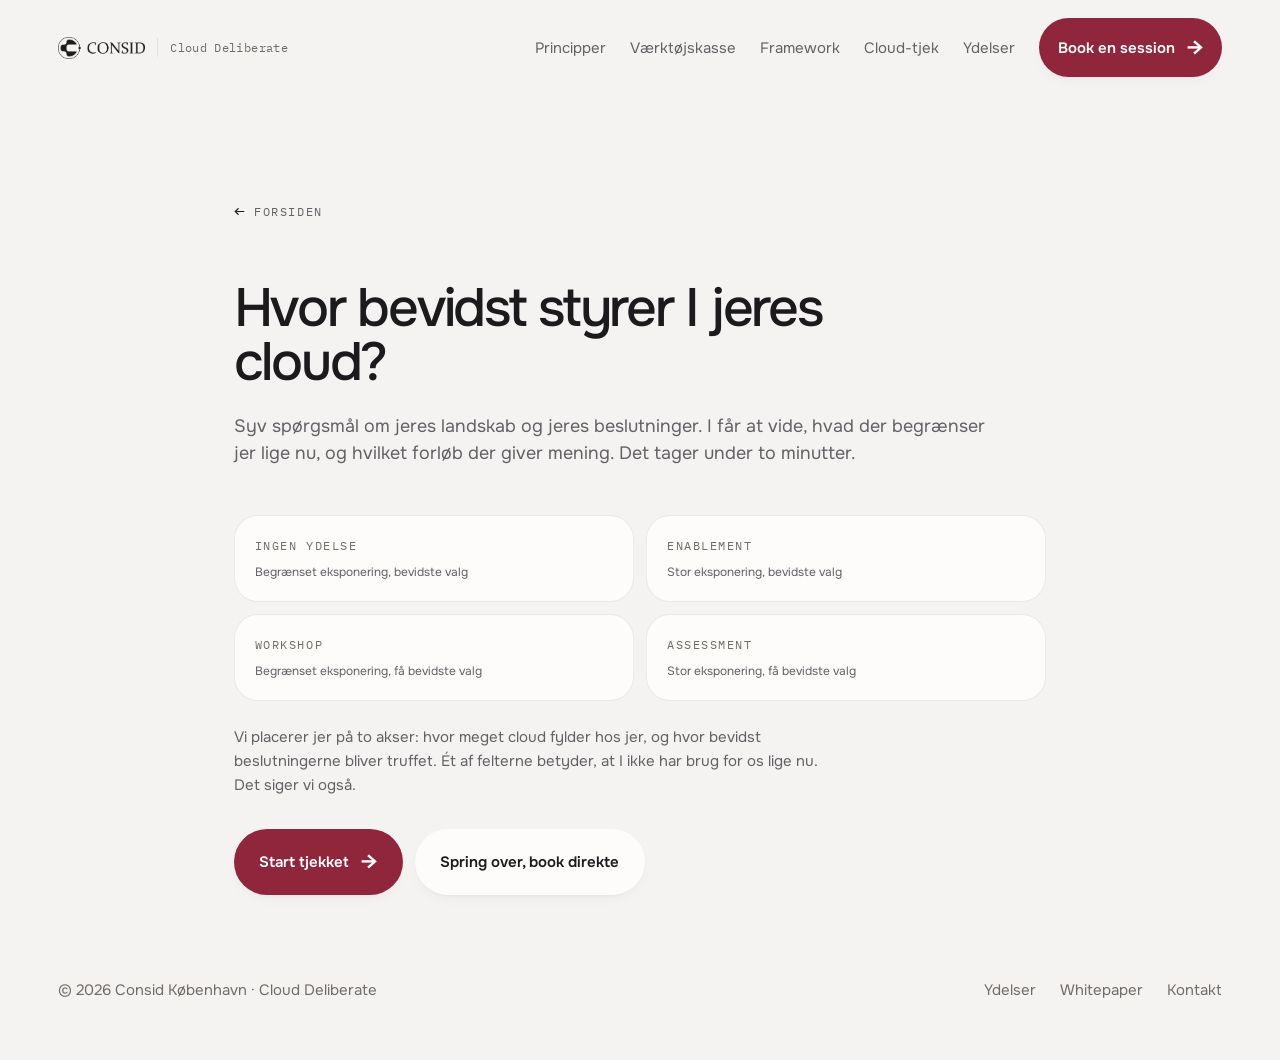
==== commit f340d635: "Ask which cloud platforms they run, as the first step of the tjek A new multi-select step opens the " ====
--- a/cloud-tjek/index.html
+++ b/cloud-tjek/index.html
@@ -3,7 +3,7 @@
 <head>
 <meta charset="utf-8">
 <title>Cloud-tjekket — Cloud Deliberate — Consid</title>
-<meta name="description" content="Seks spørgsmål om jeres cloud-landskab og jeres beslutninger. Få at vide hvor I står, hvilket princip der begrænser jer, og hvilket forløb der giver mening. Under to minutter.">
+<meta name="description" content="Syv spørgsmål om jeres cloud-landskab og jeres beslutninger. Få at vide hvor I står, hvilket princip der begrænser jer, og hvilket forløb der giver mening. Under to minutter.">
 <meta name="viewport" content="width=device-width, initial-scale=1">
 <meta name="robots" content="noindex,nofollow">
 <link rel="canonical" href="https://frijec.github.io/cloud-deliberate/cloud-tjek/">
@@ -12,7 +12,7 @@
 <meta property="og:type" content="website">
 <meta property="og:site_name" content="Consid">
 <meta property="og:title" content="Cloud-tjekket — Cloud Deliberate — Consid">
-<meta property="og:description" content="Seks spørgsmål om jeres cloud-landskab og jeres beslutninger. Få at vide hvor I står, hvilket princip der begrænser jer, og hvilket forløb der giver mening. Under to minutter.">
+<meta property="og:description" content="Syv spørgsmål om jeres cloud-landskab og jeres beslutninger. Få at vide hvor I står, hvilket princip der begrænser jer, og hvilket forløb der giver mening. Under to minutter.">
 <meta property="og:url" content="https://frijec.github.io/cloud-deliberate/cloud-tjek/">
 <meta property="og:image" content="https://frijec.github.io/cloud-deliberate/assets/og/cloud-tjek.png">
 <meta property="og:image:width" content="1200">
@@ -21,7 +21,7 @@
 <meta property="og:locale" content="da_DK">
 <meta name="twitter:card" content="summary_large_image">
 <meta name="twitter:title" content="Cloud-tjekket — Cloud Deliberate — Consid">
-<meta name="twitter:description" content="Seks spørgsmål om jeres cloud-landskab og jeres beslutninger. Få at vide hvor I står, hvilket princip der begrænser jer, og hvilket forløb der giver mening. Under to minutter.">
+<meta name="twitter:description" content="Syv spørgsmål om jeres cloud-landskab og jeres beslutninger. Få at vide hvor I står, hvilket princip der begrænser jer, og hvilket forløb der giver mening. Under to minutter.">
 <meta name="twitter:image" content="https://frijec.github.io/cloud-deliberate/assets/og/cloud-tjek.png">
 <link rel="preconnect" href="https://fonts.googleapis.com">
 <link rel="preconnect" href="https://fonts.gstatic.com" crossorigin>
@@ -49,7 +49,7 @@
   <div class="wrap wrap--narrow">
     <a class="backlink backlink--light reveal" href="../#top"><span class="arw">←</span> Forsiden</a>
     <h1 class="reveal" style="font-size:var(--t-h2);max-width:20ch;margin-top:var(--s-5)">Hvor bevidst styrer I jeres cloud?</h1>
-    <p class="lead reveal" style="margin-top:var(--s-5)">Seks spørgsmål om jeres landskab og jeres beslutninger. I får at vide, hvad der begrænser jer lige nu, og hvilket forløb der giver mening. Det tager under to minutter.</p>
+    <p class="lead reveal" style="margin-top:var(--s-5)">Syv spørgsmål om jeres landskab og jeres beslutninger. I får at vide, hvad der begrænser jer lige nu, og hvilket forløb der giver mening. Det tager under to minutter.</p>
 
     <div id="tjek">
 
@@ -74,12 +74,16 @@
            whole stage a second time. -->
       <section class="tjek-stage" data-stage="quiz">
         <div class="tjek__head">
-          <span class="mono" id="tjek-progress">Spørgsmål 1 af 6</span>
+          <span class="mono" id="tjek-progress">Spørgsmål 1 af 7</span>
           <button class="tjek__back" type="button" id="tjek-back" hidden><span class="arw">←</span> Tilbage</button>
         </div>
-        <div class="tjek__bar" role="progressbar" aria-valuemin="1" aria-valuemax="6" aria-valuenow="1" aria-label="Fremdrift"><span id="tjek-bar"></span></div>
+        <div class="tjek__bar" role="progressbar" aria-valuemin="1" aria-valuemax="7" aria-valuenow="1" aria-label="Fremdrift"><span id="tjek-bar"></span></div>
         <h2 class="tjek__q" id="tjek-question" data-focus tabindex="-1"></h2>
+        <p class="tjek__hint" id="tjek-hint" hidden></p>
         <div class="tjek__opts" id="tjek-options"></div>
+        <div class="tjek-actions">
+          <button class="btn btn--primary" type="button" id="tjek-next" hidden>Videre <span class="arw">→</span></button>
+        </div>
       </section>
 
       <!-- 3. RESULT -->
@@ -147,7 +151,6 @@
                 <option value="Over 20 mio. kr.">Over 20 mio. kr.</option>
               </select>
             </div>
-            <div class="field field--full"><label for="tj-platforms">Hvilke cloud-platforme bruger I i dag?</label><textarea id="tj-platforms" name="platforms" rows="2" maxlength="2000"></textarea></div>
             <div class="field field--full"><label for="tj-challenge">Største cloud-udfordring lige nu</label><textarea id="tj-challenge" name="biggest_challenge" rows="3" maxlength="2000"></textarea></div>
             <div class="field field--full"><label for="tj-value">Hvad ville gøre en samtale værdifuld for jer?</label><textarea id="tj-value" name="conversation_value" rows="3" maxlength="2000"></textarea></div>
             <div class="field field--full"><label for="tj-email">Arbejds-e-mail<abbr title="påkrævet">*</abbr></label><input id="tj-email" name="email" type="email" autocomplete="email" maxlength="255" required></div>
--- a/assets/site.css
+++ b/assets/site.css
@@ -768,6 +768,7 @@
 .tjek__q{font-size:clamp(1.35rem,2.6vw,2rem);letter-spacing:-.03em;font-weight:500;
   margin-top:var(--s-6);max-width:26ch}
 .tjek__q:focus-visible{outline:none}
+.tjek__hint{margin-top:var(--s-3);font-size:var(--t-small);color:var(--graphite)}
 .tjek__opts{display:flex;flex-direction:column;gap:var(--s-3);margin-top:var(--s-6)}
 .tjek__opt{display:flex;gap:var(--s-4);align-items:flex-start;text-align:left;width:100%;
   background:var(--surface);border:1px solid var(--hairline);border-radius:var(--r-md);
@@ -779,6 +780,23 @@
 .tjek__opt.is-selected{background:var(--blush);border-color:var(--crimson)}
 .tjek__opt__lab{flex:none;font-family:var(--font-mono);font-size:var(--t-micro);letter-spacing:.09em;
   color:var(--crimson);padding-top:.15em}
+/* Multi-select uses a real checkbox rather than a button with
+   aria-pressed, so keyboard and screen readers get the semantics free.
+   appearance:none keeps it focusable while letting it be drawn to
+   match the rest of the card. */
+.tjek__opt--multi{cursor:pointer;align-items:center}
+.tjek__opt--multi:focus-within{border-color:var(--crimson);
+  outline:2px solid var(--crimson);outline-offset:3px}
+.tjek__opt--multi input[type="checkbox"]{
+  appearance:none;-webkit-appearance:none;flex:none;margin:0;width:20px;height:20px;
+  border:1.5px solid var(--stone);border-radius:6px;background:var(--surface);
+  display:grid;place-content:center;cursor:pointer;
+  transition:border-color var(--d-fast) var(--ease-out)}
+.tjek__opt--multi input[type="checkbox"]::before{
+  content:"";width:10px;height:10px;border-radius:3px;background:var(--crimson);
+  transform:scale(0);transition:transform var(--d-fast) var(--ease-spring)}
+.tjek__opt--multi input[type="checkbox"]:checked{border-color:var(--crimson)}
+.tjek__opt--multi input[type="checkbox"]:checked::before{transform:scale(1)}
 
 /* The 2x2. Deliberateness rises up the page, exposure grows to the
    right, so the cell a visitor lands in explains itself. */
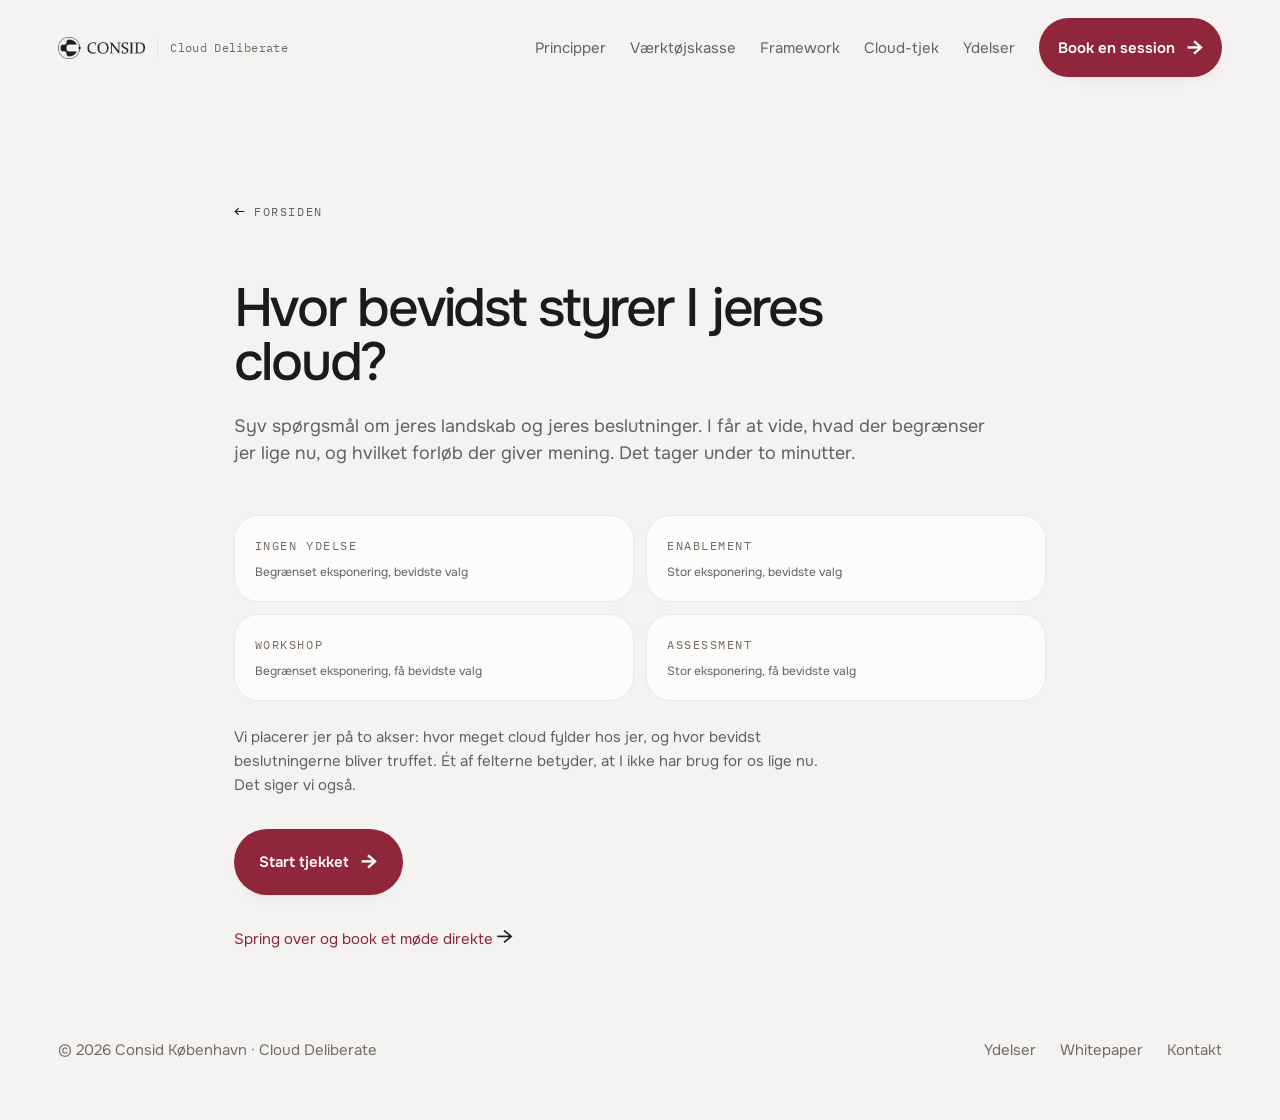
==== commit 37c22b57: "Persuasive-UX pass on the tjek: tailor, reduce, tunnel, second ask Tailoring. The flow personalised " ====
--- a/cloud-tjek/index.html
+++ b/cloud-tjek/index.html
@@ -64,8 +64,8 @@
         <p class="tjek-note">Vi placerer jer på to akser: hvor meget cloud fylder hos jer, og hvor bevidst beslutningerne bliver truffet. Ét af felterne betyder, at I ikke har brug for os lige nu. Det siger vi også.</p>
         <div class="tjek-actions">
           <button class="btn btn--primary" type="button" id="tjek-start">Start tjekket <span class="arw">→</span></button>
-          <a class="btn btn--soft" href="../?ask=moede#kontakt">Spring over, book direkte</a>
         </div>
+        <p class="tjek-skipline"><a href="../?ask=moede#kontakt">Spring over og book et møde direkte <span class="arw">→</span></a></p>
       </section>
 
       <!-- 2. QUIZ -->
@@ -75,7 +75,10 @@
       <section class="tjek-stage" data-stage="quiz">
         <div class="tjek__head">
           <span class="mono" id="tjek-progress">Spørgsmål 1 af 7</span>
-          <button class="tjek__back" type="button" id="tjek-back" hidden><span class="arw">←</span> Tilbage</button>
+          <span class="tjek__head-actions">
+            <button class="tjek__back" type="button" id="tjek-back" hidden><span class="arw">←</span> Tilbage</button>
+            <a class="tjek__skip" href="../?ask=moede#kontakt">Spring over</a>
+          </span>
         </div>
         <div class="tjek__bar" role="progressbar" aria-valuemin="1" aria-valuemax="7" aria-valuenow="1" aria-label="Fremdrift"><span id="tjek-bar"></span></div>
         <h2 class="tjek__q" id="tjek-question" data-focus tabindex="-1"></h2>
@@ -130,12 +133,14 @@
           <button class="btn btn--primary" type="button" data-to-form>Få en gennemgang af jeres svar <span class="arw">→</span></button>
           <button class="btn btn--soft" type="button" data-restart>Tag tjekket forfra</button>
         </div>
+        <p class="tjek-skipline" data-secondary hidden>Ikke klar til en samtale? <a href="../?ask=whitepaper#kontakt">Få whitepaperet i stedet <span class="arw">→</span></a></p>
       </section>
 
       <!-- 4. LEAD FORM -->
       <section class="tjek-stage" data-stage="form">
         <h2 class="tjek-result__title" data-focus tabindex="-1" style="font-size:var(--t-h3)">En gennemgang af jeres svar</h2>
-        <p class="lead" style="margin-top:var(--s-4)">Vi læser jeres svar igennem og vender tilbage med, hvad vi ser, og hvad vi ville gøre først. Inden for to arbejdsdage.</p>
+        <p class="lead" data-form-intro style="margin-top:var(--s-4)"></p>
+        <p class="tjekform__only">Kun e-mailen er påkrævet. Resten hjælper os med at gøre gennemgangen konkret.</p>
 
         <form id="tjek-form" class="tjekform" novalidate>
           <div class="tjekform__grid">
@@ -151,9 +156,15 @@
                 <option value="Over 20 mio. kr.">Over 20 mio. kr.</option>
               </select>
             </div>
-            <div class="field field--full"><label for="tj-challenge">Største cloud-udfordring lige nu</label><textarea id="tj-challenge" name="biggest_challenge" rows="3" maxlength="2000"></textarea></div>
-            <div class="field field--full"><label for="tj-value">Hvad ville gøre en samtale værdifuld for jer?</label><textarea id="tj-value" name="conversation_value" rows="3" maxlength="2000"></textarea></div>
+            <!-- Pre-filled from the fase they scored lowest on, so the
+                 visitor edits a sentence instead of composing one. -->
+            <div class="field field--full">
+              <label for="tj-challenge">Største cloud-udfordring lige nu</label>
+              <textarea id="tj-challenge" name="biggest_challenge" rows="3" maxlength="2000" aria-describedby="tj-challenge-hint"></textarea>
+              <span class="field__hint" id="tj-challenge-hint" data-challenge-hint hidden></span>
+            </div>
             <div class="field field--full"><label for="tj-email">Arbejds-e-mail<abbr title="påkrævet">*</abbr></label><input id="tj-email" name="email" type="email" autocomplete="email" maxlength="255" required></div>
+            <div class="field field--full"><label for="tj-value">Hvad ville gøre en samtale værdifuld for jer?</label><input id="tj-value" name="conversation_value" type="text" maxlength="300"></div>
           </div>
           <div class="tjekform__hp" aria-hidden="true">
             <label for="tj-website">Lad dette felt stå tomt</label>
--- a/assets/site.css
+++ b/assets/site.css
@@ -759,9 +759,17 @@
 /* Progress + question */
 .tjek__head{display:flex;align-items:center;justify-content:space-between;gap:var(--s-4)}
 .tjek__head .mono{color:var(--stone)}
-.tjek__back{font-family:var(--font-mono);font-size:var(--t-micro);letter-spacing:.09em;
-  text-transform:uppercase;color:var(--graphite);padding:.5rem 0}
-.tjek__back:hover{color:var(--ink-800)}
+.tjek__head-actions{display:flex;align-items:center;gap:var(--s-5)}
+.tjek__back,.tjek__skip{font-family:var(--font-mono);font-size:var(--t-micro);letter-spacing:.09em;
+  text-transform:uppercase;color:var(--graphite);padding:.5rem 0;text-decoration:none;white-space:nowrap}
+.tjek__back:hover,.tjek__skip:hover{color:var(--ink-800)}
+/* The escape hatch stays available at every step, but as a quiet link.
+   As a full button beside "Start tjekket" it competed with starting at
+   the one moment nothing had been invested yet. */
+.tjek__skip{color:var(--stone)}
+.tjek-skipline{margin-top:var(--s-5);font-size:var(--t-small);color:var(--graphite)}
+.tjek-skipline a{color:var(--crimson);text-decoration:none}
+.tjek-skipline a:hover{text-decoration:underline}
 .tjek__bar{height:3px;background:var(--sand);border-radius:var(--r-pill);margin-top:var(--s-4);overflow:hidden}
 .tjek__bar span{display:block;height:100%;width:16.6%;background:var(--crimson);
   transition:width var(--d-base) var(--ease-out)}
@@ -835,7 +843,9 @@
 
 /* Form. Its own rules rather than .leadform's, which are written for
    white text on the plum CTA card. */
+.tjekform__only{margin-top:var(--s-4);font-size:var(--t-small);color:var(--stone)}
 .tjekform{margin-top:var(--s-6)}
+.field__hint{font-size:var(--t-micro);line-height:1.5;color:var(--stone)}
 .tjekform__grid{display:grid;grid-template-columns:repeat(2,minmax(0,1fr));gap:var(--s-4)}
 .tjekform .field{display:flex;flex-direction:column;gap:.4rem;min-width:0}
 .tjekform .field--full{grid-column:1/-1}
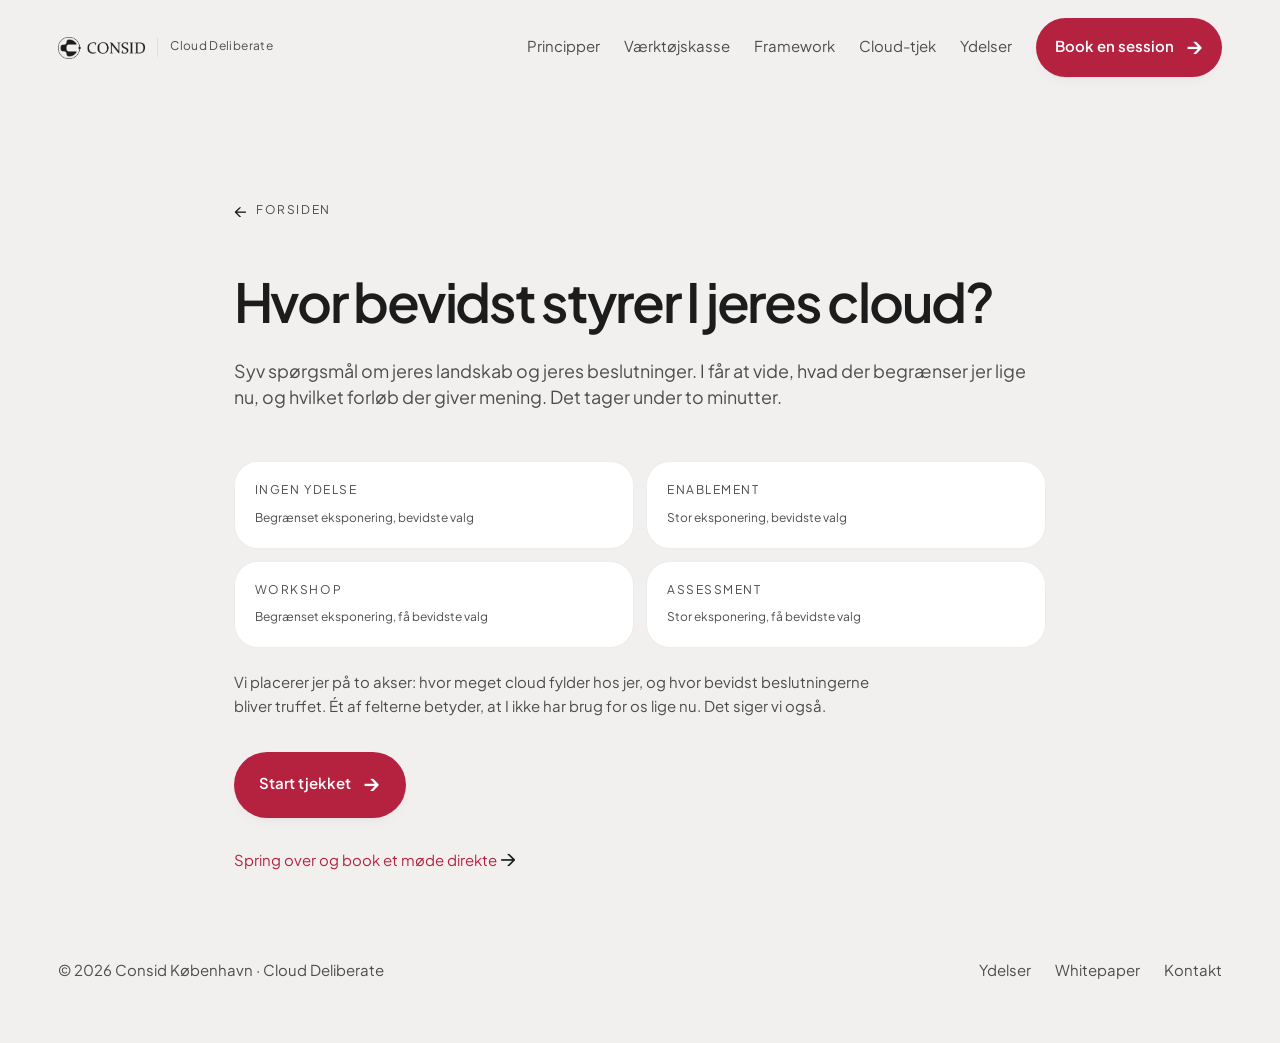
==== commit 351590c5: "Match agentic-futures' design tokens: ConsidSans and the real Consid palette Ports the token half of" ====
--- a/cloud-tjek/index.html
+++ b/cloud-tjek/index.html
@@ -23,9 +23,6 @@
 <meta name="twitter:title" content="Cloud-tjekket — Cloud Deliberate — Consid">
 <meta name="twitter:description" content="Syv spørgsmål om jeres cloud-landskab og jeres beslutninger. Få at vide hvor I står, hvilket princip der begrænser jer, og hvilket forløb der giver mening. Under to minutter.">
 <meta name="twitter:image" content="https://frijec.github.io/cloud-deliberate/assets/og/cloud-tjek.png">
-<link rel="preconnect" href="https://fonts.googleapis.com">
-<link rel="preconnect" href="https://fonts.gstatic.com" crossorigin>
-<link href="https://fonts.googleapis.com/css2?family=Onest:wght@400;500;600;700;900&family=EB+Garamond:wght@500;600&family=IBM+Plex+Mono:wght@400;500&display=swap" rel="stylesheet">
 <link rel="stylesheet" href="../assets/site.css">
 </head>
 <body>
@@ -65,6 +62,9 @@
         <div class="tjek-actions">
           <button class="btn btn--primary" type="button" id="tjek-start">Start tjekket <span class="arw">→</span></button>
         </div>
+        <noscript>
+          <p class="tjek-note">Tjekket kræver JavaScript for at kunne regne på jeres svar. Er det slået fra, så book et afklarende møde i stedet, og tag spørgsmålene med os direkte.</p>
+        </noscript>
         <p class="tjek-skipline"><a href="../?ask=moede#kontakt">Spring over og book et møde direkte <span class="arw">→</span></a></p>
       </section>
 
--- a/assets/site.css
+++ b/assets/site.css
@@ -14,33 +14,72 @@
    are deliberately the same house.
    ============================================================ */
 :root{
-  --ink-900:#141416;
-  --ink-800:#1B1B1D;
-  --ink-700:#2C2C31;
-  --ink-600:#414147;
-  --graphite:#636166;
-  --stone:#726C66;
-
-  --air:#F5F3F1;
-  --surface:#FDFCFB;
-  --sand:#EDE8E3;
-  --blush:#FDF0ED;
-
-  --crimson:#90263B;
-  --crimson-700:#75182C;
-  --plum:#492A34;
+  /* Consid's official brand palette — ui.consid.dev/?path=/docs/design-colors--docs.
+     Every colour below is one of these swatches, or a color-mix() tint of
+     one; nothing off-palette. Ported from the same swap in agentic-futures
+     (frijec/agentic-futures@964a4fa), which measured these directly off
+     consid.com's live DOM rather than off a screenshot. */
+  --c-burgundy:#701131;      /* Primary Dark / Burgundy */
+  --c-raspberry:#B5223F;     /* Primary / Raspberry */
+  --c-light-orange:#F49E88;  /* Secondary / Light Orange */
+  --c-dark-purple:#492A34;   /* Complementary / Dark purple */
+  --c-beige:#EFE6DD;         /* Beige */
+  --c-greige-15:#F2F0EF;     /* Greige 15 */
+  --c-light-orange-15:#FDF0ED; /* Light Orange 15 */
+  --c-white:#FFFFFF;
+  --c-dark:#1C1C1C;
+  --c-muted:#4C4C4C;
+
+  --ink-900:var(--c-dark);
+  --ink-800:var(--c-dark);
+  --ink-700:color-mix(in srgb, var(--c-dark), white 15%);
+  --ink-600:color-mix(in srgb, var(--c-dark), white 30%);
+  --graphite:var(--c-muted);
+  --stone:var(--c-muted);
+
+  --air:var(--c-greige-15);
+  --surface:var(--c-white);
+  --sand:var(--c-beige);
+  --blush:var(--c-light-orange-15);
+
+  --crimson:var(--c-raspberry);
+  --crimson-700:var(--c-burgundy);
+  --plum:var(--c-dark-purple);
   --plum-tint:color-mix(in srgb, var(--plum), white 22%);
-  --wine:#701132;
-  --coral:#F49E88;
-  --hairline:rgba(27,27,29,.08);
-
-  --font-display:"Onest","Helvetica Neue",Helvetica,Arial,sans-serif;
-  --font-body:"Onest","Helvetica Neue",Helvetica,Arial,sans-serif;
-  --font-mono:"IBM Plex Mono",ui-monospace,"SF Mono",Menlo,monospace;
-  --font-wordmark:"EB Garamond","Times New Roman",serif;
-
+  --wine:var(--c-burgundy);
+  --coral:var(--c-light-orange);
+  --hairline:rgba(28,28,28,.08);
+
+  /* ConsidSans is the site's one and only typeface now, matching
+     agentic-futures/consid.com's own type system. It only ships
+     Regular/Medium/SemiBold (400/500/600) — nothing heavier — so
+     anything that asked for 700/900 is capped at 600 below. */
+  --font-considsans:"ConsidSans",-apple-system,"Segoe UI","Helvetica Neue",Helvetica,Arial,sans-serif;
+  --font-display:var(--font-considsans);
+  --font-body:var(--font-considsans);
+  --font-mono:var(--font-considsans);
+  --font-wordmark:var(--font-considsans);
+
+  /* consid.com's nav/footer chrome — Dark background, Raspberry link
+     colour. Same swatches as --ink-900/--crimson above; kept as their
+     own tokens since the nav/footer rules reference them by these names. */
+  --consid-dark:var(--c-dark);
+  --consid-dark-700:color-mix(in srgb, var(--c-dark), black 15%);
+  --consid-red:var(--c-raspberry);
+
+  /* The scale used to jump from --t-h3 (max 24px) straight to --t-h2
+     (max 57.6px), so every component that needed something in between
+     invented its own clamp — ten of them, two pairs near-identical.
+     The three --t-title steps fill that gap and every one of those
+     component ramps now maps onto one of them. --t-numeral is the
+     oversized principle digit, which is a display numeral rather than
+     a heading and sizes on its own. */
   --t-display:clamp(2.57rem,6.66vw,5.85rem);
   --t-h2:clamp(2rem,4.2vw,3.6rem);
+  --t-numeral:clamp(2.4rem,4.4vw,3.4rem);
+  --t-title-lg:clamp(1.5rem,3vw,2.35rem);
+  --t-title:clamp(1.375rem,2.5vw,2rem);
+  --t-title-sm:clamp(1.3rem,2.3vw,1.9rem);
   --t-h3:clamp(1.2rem,1.7vw,1.5rem);
   --t-lead:clamp(1.0625rem,1.4vw,1.3rem);
   --t-body:1.0625rem;
@@ -50,7 +89,10 @@
   --s-1:.25rem;--s-2:.5rem;--s-3:.75rem;--s-4:1rem;--s-5:1.5rem;
   --s-6:2rem;--s-7:3rem;--s-8:4rem;--s-9:6rem;--s-10:8rem;
 
-  --r-xs:10px; --r-sm:16px; --r-md:24px; --r-lg:36px; --r-xl:48px; --r-pill:999px;
+  /* --r-2xs is the control tier: focus rings, checkboxes and the small
+     media boxes sit below the card scale, and without a step for them
+     three literal values had crept in. */
+  --r-2xs:8px; --r-xs:10px; --r-sm:16px; --r-md:24px; --r-lg:36px; --r-xl:48px; --r-pill:999px;
 
   --lift-1:0 1px 2px rgba(20,20,22,.03), 0 6px 18px -10px rgba(20,20,22,.10);
   --lift-2:0 2px 5px rgba(20,20,22,.04), 0 22px 48px -22px rgba(20,20,22,.20);
@@ -64,22 +106,37 @@
   --maxw:1300px;
 }
 
+/* ConsidSans — Consid's brand typeface, self-hosted. Replaces the Google
+   Fonts Onest/EB Garamond/IBM Plex Mono link that used to sit in every
+   page's <head>. */
+@font-face{font-family:"ConsidSans";src:url("fonts/ConsidSans-Regular.woff2") format("woff2");font-weight:400;font-style:normal;font-display:swap}
+@font-face{font-family:"ConsidSans";src:url("fonts/ConsidSans-Italic.woff2") format("woff2");font-weight:400;font-style:italic;font-display:swap}
+@font-face{font-family:"ConsidSans";src:url("fonts/ConsidSans-Medium.woff2") format("woff2");font-weight:500;font-style:normal;font-display:swap}
+@font-face{font-family:"ConsidSans";src:url("fonts/ConsidSans-MediumItalic.woff2") format("woff2");font-weight:500;font-style:italic;font-display:swap}
+@font-face{font-family:"ConsidSans";src:url("fonts/ConsidSans-SemiBold.woff2") format("woff2");font-weight:600;font-style:normal;font-display:swap}
+@font-face{font-family:"ConsidSans";src:url("fonts/ConsidSans-SemiBoldItalic.woff2") format("woff2");font-weight:600;font-style:italic;font-display:swap}
+
 *,*::before,*::after{box-sizing:border-box}
-html{-webkit-text-size-adjust:100%;scroll-behavior:smooth}
+/* This palette is a single warm light theme by design. Declaring it
+   stops the browser rendering its own parts — scrollbars, the select
+   popup, autofill backgrounds — in dark when the OS is, which is the
+   one way an undeclared scheme actually breaks a light-only design. */
+html{-webkit-text-size-adjust:100%;scroll-behavior:smooth;color-scheme:light}
 body{
   margin:0;background:var(--air);color:var(--ink-800);
   font-family:var(--font-body);font-size:var(--t-body);line-height:1.6;
   -webkit-font-smoothing:antialiased;font-synthesis-weight:none;overflow-x:hidden;
 }
 h1,h2,h3,h4{font-family:var(--font-display);margin:0;font-weight:600;letter-spacing:-.026em}
-h1{font-size:var(--t-display);line-height:.99;letter-spacing:-.042em;font-weight:500}
-h2{font-size:var(--t-h2);line-height:1.04;letter-spacing:-.034em;font-weight:700}
-h3{font-size:var(--t-h3);line-height:1.25;font-weight:500}
+h1{font-size:var(--t-display);line-height:.99;letter-spacing:-.042em}
+h2{font-size:var(--t-h2);line-height:1.04;letter-spacing:-.034em}
+h3{font-size:var(--t-h3);line-height:1.25}
 p{margin:0}
+strong,b{font-weight:600}
 a{color:inherit}
 img,svg{display:block;max-width:100%}
 button{font:inherit;color:inherit;background:none;border:0;cursor:pointer}
-:focus-visible{outline:2px solid var(--crimson);outline-offset:3px;border-radius:6px}
+:focus-visible{outline:2px solid var(--crimson);outline-offset:3px;border-radius:var(--r-2xs)}
 
 /* Visually hidden but still announced — used for the hours badge's
    unit word and the hours table's caption. clip-path (not the old
@@ -173,10 +230,26 @@
 /* Below 900px the section anchors go, but Ydelser stays: it is the only
    real destination on the site, and without it a phone visitor can only
    reach the offerings by scrolling to the footer. */
-@media (max-width:900px){.nav__links .nav__link:not(.nav__link--stay){display:none} .brand__sub{display:none}}
+/* Five nav links plus the button need 1021px, but the links only
+   collapse at 900px — which left the button clipped and the page
+   scrolling sideways between roughly 900 and 990. The wordmark suffix
+   is the cheapest 146px to give back, so it goes first and the links
+   survive down to the real breakpoint. */
+@media (max-width:1100px){.brand__sub{display:none}}
+@media (max-width:900px){.nav__links .nav__link:not(.nav__link--stay){display:none}}
 /* Brand + Ydelser + button have to share one row on a phone. */
-@media (max-width:640px){.nav__links{gap:var(--s-4)} .nav .btn{padding:.75rem 1.1rem;font-size:.875rem}}
-@media (max-width:420px){.nav__links{gap:var(--s-3)} .nav .btn .arw{display:none} .brand__mark{width:76px;height:auto}}
+@media (max-width:640px){.nav__links{gap:var(--s-4)} .nav .btn{padding:.75rem 1.1rem}}
+/* 320px is the reflow floor (WCAG 1.4.10), and the row has to fit there
+   without the button being clipped. Tightening the gaps and padding
+   buys the ~17px needed, so the label keeps --t-small rather than
+   dropping to a one-off size. */
+@media (max-width:420px){
+  .nav__in{padding-inline:var(--s-3)}
+  .nav__links{gap:var(--s-2)}
+  .nav .btn{padding:.75rem .9rem}
+  .nav .btn .arw{display:none}
+  .brand__mark{width:76px;height:auto}
+}
 
 /* Nav-on-dark variant — for pages whose top section is a plum band
    (the Ydelse pages): the nav overlays that band as a transparent bar
@@ -206,7 +279,7 @@
 .ocard:nth-child(5n+4){background:var(--blush)}
 .ocard__tag{display:flex;align-items:center;gap:.4em;font-family:var(--font-mono);font-size:var(--t-micro);letter-spacing:.09em;text-transform:uppercase;color:var(--graphite)}
 .oicon{width:15px;height:15px;flex:none;stroke:currentColor}
-.ocard :is(h2,h3){font-size:1.25rem;letter-spacing:-.028em;font-weight:700;line-height:1.25;transition:color var(--d-fast) var(--ease-out)}
+.ocard :is(h2,h3){font-size:var(--t-h3);letter-spacing:-.028em;font-weight:600;line-height:1.25;transition:color var(--d-fast) var(--ease-out)}
 .ocard:hover :is(h2,h3){color:var(--wine)}
 .ocard p{font-size:var(--t-small);color:var(--graphite);line-height:1.6}
 .ocard__foot{margin-top:auto;display:flex;align-items:center;gap:var(--s-3);font-size:var(--t-small);font-weight:600;padding-top:var(--s-4)}
@@ -250,6 +323,12 @@
 .ctacard h2{max-width:18ch;margin-inline:auto;margin-top:var(--s-5)}
 .ctacard .lead{margin-inline:auto;margin-top:var(--s-5);text-align:center;color:rgba(255,255,255,.72)}
 .ctacard__actions{display:flex;gap:var(--s-3);flex-wrap:wrap;justify-content:center;margin-top:var(--s-7)}
+/* The route into the tjek for anyone still deciding. It matters most on
+   a phone, where the nav link to it is collapsed away. */
+.ctacard__alt{margin-top:var(--s-5);text-align:center;font-size:var(--t-small);color:rgba(255,255,255,.72)}
+/* nowrap so the arrow never orphans onto a line of its own. */
+.ctacard__alt a{color:var(--coral);text-decoration:none;white-space:nowrap}
+.ctacard__alt a:hover{text-decoration:underline}
 .footer{padding-block:var(--s-7)}
 .footer__in{display:flex;flex-wrap:wrap;gap:var(--s-5);justify-content:space-between;align-items:center;font-size:var(--t-small);color:var(--stone)}
 .footer__links{display:flex;gap:var(--s-5)}
@@ -315,7 +394,7 @@
 /* A framing sentence that introduces a section, not a section title.
    Full --t-h2 (up to 3.6rem) on a whole sentence shouts; this sits
    between h2 and h3 and takes a wider measure. */
-.h2--sub{font-size:clamp(1.35rem,2.5vw,2.05rem);letter-spacing:-.028em;
+.h2--sub{font-size:var(--t-title);letter-spacing:-.028em;
   line-height:1.2;font-weight:500;max-width:34ch}
 
 /* Three-up cell block — used twice per detail page, for the "Hvad er
@@ -357,7 +436,7 @@
    shows it. Dropped under 640px, where the card is a single narrow
    column and the mark would push the title down. */
 .phase__illus{position:absolute;top:clamp(1.1rem,2.4vw,1.8rem);right:clamp(1.1rem,2.4vw,1.8rem);
-  width:clamp(96px,10vw,124px);height:clamp(96px,10vw,124px);border-radius:8px;overflow:hidden}
+  width:clamp(96px,10vw,124px);height:clamp(96px,10vw,124px);border-radius:var(--r-2xs);overflow:hidden}
 .phase__illus canvas{display:block;width:100%;height:100%}
 .phase h3,.phase__meta{max-width:calc(100% - clamp(96px,10vw,124px) - var(--s-4))}
 @media (max-width:640px){.phase__illus{display:none} .phase h3,.phase__meta{max-width:none}}
@@ -379,9 +458,12 @@
 .journey__track{position:relative;height:clamp(200px,34vh,340px);padding-left:1.6rem;margin-left:var(--s-2)}
 .journey__track::before{content:"";position:absolute;left:0;top:0;bottom:0;width:6px;
   background-image:radial-gradient(var(--stone) 55%,transparent 62%);background-size:3px 3px;opacity:.3}
-.journey__fill{position:absolute;left:0;top:0;width:6px;height:0;
+/* Scaled, not resized: animating height reflows the rail on every step.
+   transform-origin keeps it growing downward from the first station. */
+.journey__fill{position:absolute;left:0;top:0;width:6px;height:100%;
   background-image:radial-gradient(var(--crimson) 65%,transparent 70%);background-size:3px 3px;
-  transition:height var(--d-slow) var(--ease-out)}
+  transform:scaleY(0);transform-origin:top;
+  transition:transform var(--d-slow) var(--ease-out)}
 .journey__stations{list-style:none;margin:0;padding:0;height:100%;
   display:flex;flex-direction:column;justify-content:space-between}
 .journey__stations li{position:relative;font-family:var(--font-mono);font-size:var(--t-micro);
@@ -397,7 +479,7 @@
 .journey__stations li.is-active::before{transform:translateY(-50%) rotate(45deg) scale(1.35)}
 .journey__hours{font-family:var(--font-mono);font-size:var(--t-micro);letter-spacing:.09em;
   text-transform:uppercase;color:var(--graphite);margin-left:var(--s-2)}
-.journey__hours b{color:var(--crimson);font-weight:700;font-variant-numeric:tabular-nums}
+.journey__hours b{color:var(--crimson);font-weight:600;font-variant-numeric:tabular-nums}
 /* The story's two bookends: where you stand on day 0 and what you hold
    at the end. No card and no background, so they read as narration
    around the chapters rather than as two more chapters — but set with
@@ -408,7 +490,7 @@
 .journey__bookend{display:block;padding-inline:clamp(1.6rem,3.4vw,2.75rem);
   color:var(--graphite);font-size:var(--t-lead);line-height:1.5;max-width:44ch}
 .journey__bookend .mono{display:flex;align-items:center;gap:.55em;margin-bottom:var(--s-3);
-  font-family:var(--font-display);font-size:clamp(1.3rem,2.3vw,1.9rem);font-weight:700;
+  font-family:var(--font-display);font-size:var(--t-title-sm);font-weight:600;
   letter-spacing:-.03em;text-transform:none;color:var(--crimson);font-variant-numeric:tabular-nums}
 .journey__bookend .mono::before{content:"";flex:none;width:11px;height:11px;
   transform:rotate(45deg);background:var(--crimson)}
@@ -423,8 +505,8 @@
 /* Number and title on one line — the number is an inline span inside
    the <h3> rather than a separate oversized display digit in its own
    column, so it reads as part of the heading, not a competing element. */
-.phase h3{font-size:clamp(1.3rem,2.3vw,1.9rem);letter-spacing:-.03em;font-weight:500;margin-top:var(--s-2)}
-.phase__n{font-weight:900;color:var(--crimson);font-variant-numeric:tabular-nums}
+.phase h3{font-size:var(--t-title-sm);letter-spacing:-.03em;font-weight:500;margin-top:var(--s-2)}
+.phase__n{font-weight:600;color:var(--crimson);font-variant-numeric:tabular-nums}
 .phase__points{margin-top:var(--s-4);padding-left:1.1em;display:flex;flex-direction:column;gap:var(--s-2)}
 .phase__points li{color:var(--graphite);font-size:var(--t-small);line-height:1.6;max-width:56ch}
 
@@ -462,7 +544,7 @@
 @media (max-width:560px){
   .htable__c1{width:38%}
   .htable__c3{width:3.75rem}
-  .htable th,.htable td{padding:var(--s-2);font-size:.875rem}
+  .htable th,.htable td{padding:var(--s-2);font-size:var(--t-small)}
   .htable thead th{font-size:var(--t-micro)}
 }
 
@@ -475,7 +557,7 @@
 .nextup__text{display:flex;flex-direction:column;gap:.3rem;min-width:0}
 .nextup__lab{font-family:var(--font-mono);font-size:var(--t-micro);letter-spacing:.1em;
   text-transform:uppercase;color:var(--coral)}
-.nextup__text b{font-family:var(--font-display);font-size:clamp(1.05rem,1.9vw,1.4rem);
+.nextup__text b{font-family:var(--font-display);font-size:var(--t-lead);
   font-weight:600;letter-spacing:-.02em;color:#fff}
 .nextup__go{display:flex;align-items:center;gap:var(--s-3);font-size:var(--t-small);
   font-weight:600;color:#fff;flex:none}
@@ -536,7 +618,7 @@
 .sechead{display:grid;grid-template-columns:1fr clamp(96px,12vw,148px);gap:var(--s-6);align-items:center}
 .sechead__text{display:flex;flex-direction:column;gap:var(--s-4);min-width:0}
 .sechead__text h2{max-width:20ch}
-.sechead__illus{width:100%;aspect-ratio:1;border-radius:8px;overflow:hidden}
+.sechead__illus{width:100%;aspect-ratio:1;border-radius:var(--r-2xs);overflow:hidden}
 .sechead__illus canvas{display:block;width:100%;height:100%}
 @media (max-width:760px){.sechead{grid-template-columns:1fr} .sechead__illus{display:none}}
 
@@ -552,11 +634,11 @@
 .tcard--b{margin-top:clamp(0rem,4vw,3.5rem)}
 .tcard__body{min-width:0}
 .tcard .mono{color:var(--stone)}
-.tcard h3{font-size:clamp(1.5rem,2.4vw,2rem);letter-spacing:-.03em;margin-top:var(--s-3);font-weight:500}
+.tcard h3{font-size:var(--t-title);letter-spacing:-.03em;margin-top:var(--s-3);font-weight:500}
 .tcard--b h3{color:var(--wine)}
 .tcard p{margin-top:var(--s-4);color:var(--graphite);font-size:var(--t-small);line-height:1.6}
 .thesis__intro{max-width:34ch}
-.card-illus{width:clamp(112px,13vw,152px);height:clamp(112px,13vw,152px);flex:none;border-radius:8px;overflow:hidden}
+.card-illus{width:clamp(112px,13vw,152px);height:clamp(112px,13vw,152px);flex:none;border-radius:var(--r-2xs);overflow:hidden}
 .card-illus canvas{display:block;width:100%;height:100%}
 
 /* PRINCIPPER — sticky stack ------------------------------ */
@@ -583,10 +665,10 @@
    out-specify this (0,1,0), rendering it as body text. Same reason
    .phase__n is a <div>. */
 .pcard__n{
-  font-family:var(--font-display);font-weight:900;font-size:clamp(2.4rem,4.4vw,3.4rem);
+  font-family:var(--font-display);font-weight:600;font-size:var(--t-numeral);
   line-height:.9;letter-spacing:-.02em;color:var(--crimson);font-variant-numeric:tabular-nums;
 }
-.pcard h3{font-size:clamp(1.3rem,2.3vw,1.9rem);letter-spacing:-.03em;font-weight:500}
+.pcard h3{font-size:var(--t-title-sm);letter-spacing:-.03em;font-weight:500}
 .pcard p{margin-top:var(--s-3);color:var(--graphite);font-size:var(--t-small);line-height:1.6;max-width:56ch}
 
 /* VÆRKTØJSKASSE — five static cards ---------------------- */
@@ -617,7 +699,7 @@
   background:var(--surface);border-radius:var(--r-md);box-shadow:var(--lift-1)}
 .verb__lab{font-family:var(--font-mono);font-size:var(--t-micro);letter-spacing:.1em;
   text-transform:uppercase;color:var(--stone);display:block}
-.verb__name{font-family:var(--font-display);font-size:clamp(1rem,1.5vw,1.25rem);font-weight:600;
+.verb__name{font-family:var(--font-display);font-size:var(--t-lead);font-weight:600;
   letter-spacing:-.028em;display:block;color:var(--crimson)}
 .verb p{font-size:var(--t-small);color:var(--graphite);line-height:1.6}
 .ladder__note{margin-top:var(--s-6);font-size:var(--t-small);color:var(--stone);max-width:58ch}
@@ -647,7 +729,7 @@
 .scard:nth-child(5){--tilt:-1.4deg}
 .scard:nth-child(6){--tilt:1.1deg}
 .scard:nth-child(7){--tilt:-1.9deg}
-.scard__h{font-family:var(--font-display);font-weight:600;font-size:clamp(1rem,1.5vw,1.1rem);
+.scard__h{font-family:var(--font-display);font-weight:600;font-size:var(--t-body);
   letter-spacing:-.02em;line-height:1.3}
 .scard__b{margin-top:var(--s-3);color:var(--graphite);font-size:var(--t-small);line-height:1.6}
 /* --wine is the site's link-on-light colour. Underlined, not coloured
@@ -771,9 +853,10 @@
 .tjek-skipline a{color:var(--crimson);text-decoration:none}
 .tjek-skipline a:hover{text-decoration:underline}
 .tjek__bar{height:3px;background:var(--sand);border-radius:var(--r-pill);margin-top:var(--s-4);overflow:hidden}
-.tjek__bar span{display:block;height:100%;width:16.6%;background:var(--crimson);
-  transition:width var(--d-base) var(--ease-out)}
-.tjek__q{font-size:clamp(1.35rem,2.6vw,2rem);letter-spacing:-.03em;font-weight:500;
+.tjek__bar span{display:block;height:100%;width:100%;background:var(--crimson);
+  transform:scaleX(.143);transform-origin:left;
+  transition:transform var(--d-base) var(--ease-out)}
+.tjek__q{font-size:var(--t-title);letter-spacing:-.03em;font-weight:500;
   margin-top:var(--s-6);max-width:26ch}
 .tjek__q:focus-visible{outline:none}
 .tjek__hint{margin-top:var(--s-3);font-size:var(--t-small);color:var(--graphite)}
@@ -797,7 +880,7 @@
   outline:2px solid var(--crimson);outline-offset:3px}
 .tjek__opt--multi input[type="checkbox"]{
   appearance:none;-webkit-appearance:none;flex:none;margin:0;width:20px;height:20px;
-  border:1.5px solid var(--stone);border-radius:6px;background:var(--surface);
+  border:1.5px solid var(--stone);border-radius:var(--r-2xs);background:var(--surface);
   display:grid;place-content:center;cursor:pointer;
   transition:border-color var(--d-fast) var(--ease-out)}
 .tjek__opt--multi input[type="checkbox"]::before{
@@ -822,13 +905,15 @@
 
 /* Result */
 .tjek-result__quad{color:var(--stone);margin-bottom:var(--s-3)}
-.tjek-result__title{font-size:clamp(1.5rem,3.2vw,2.4rem);letter-spacing:-.034em;font-weight:700;
+.tjek-result__title{font-size:var(--t-title-lg);letter-spacing:-.034em;font-weight:600;
   line-height:1.08;max-width:22ch}
 .tjek-result__title:focus-visible{outline:none}
 .tjek-axes{display:grid;grid-template-columns:repeat(2,minmax(0,1fr));gap:var(--s-4);margin-top:var(--s-6)}
 .tjek-axis{background:var(--sand);border-radius:var(--r-md);padding:clamp(1rem,2.4vw,1.5rem);min-width:0}
-.tjek-axis .mono{color:var(--stone)}
-.tjek-axis p{font-size:clamp(1.3rem,2.4vw,1.8rem);font-weight:700;letter-spacing:-.03em;
+/* --graphite, not --stone: on the sand card at 12px, stone measures
+   4.26:1 and AA wants 4.5. */
+.tjek-axis .mono{color:var(--graphite)}
+.tjek-axis p{font-size:var(--t-title-sm);font-weight:600;letter-spacing:-.03em;
   color:var(--crimson);margin-top:var(--s-2)}
 .tjek-axis__d{display:block;margin-top:var(--s-2);font-size:var(--t-micro);line-height:1.5;color:var(--graphite)}
 .tjek-limit{margin-top:var(--s-5);font-size:var(--t-small);line-height:1.6;color:var(--graphite)}
@@ -838,7 +923,7 @@
   padding:clamp(1.4rem,3vw,2.2rem)}
 .tjek-ydelse .mono{color:var(--wine)}
 .tjek-ydelse h3{display:flex;flex-wrap:wrap;align-items:center;gap:var(--s-3);
-  font-size:clamp(1.2rem,2.2vw,1.6rem);letter-spacing:-.03em;margin-top:var(--s-3)}
+  font-size:var(--t-h3);letter-spacing:-.03em;margin-top:var(--s-3)}
 .tjek-ydelse .btn{margin-top:var(--s-5)}
 
 /* Form. Its own rules rather than .leadform's, which are written for
@@ -867,7 +952,7 @@
 @media (max-width:640px){
   .tjekform__grid{grid-template-columns:1fr}
   .tjek-axes{grid-template-columns:1fr}
-  .tjek-quad__cell p{font-size:11px}
+  .tjek-quad__cell p{font-size:var(--t-micro)}
 }
 
 @media (prefers-reduced-motion:reduce){
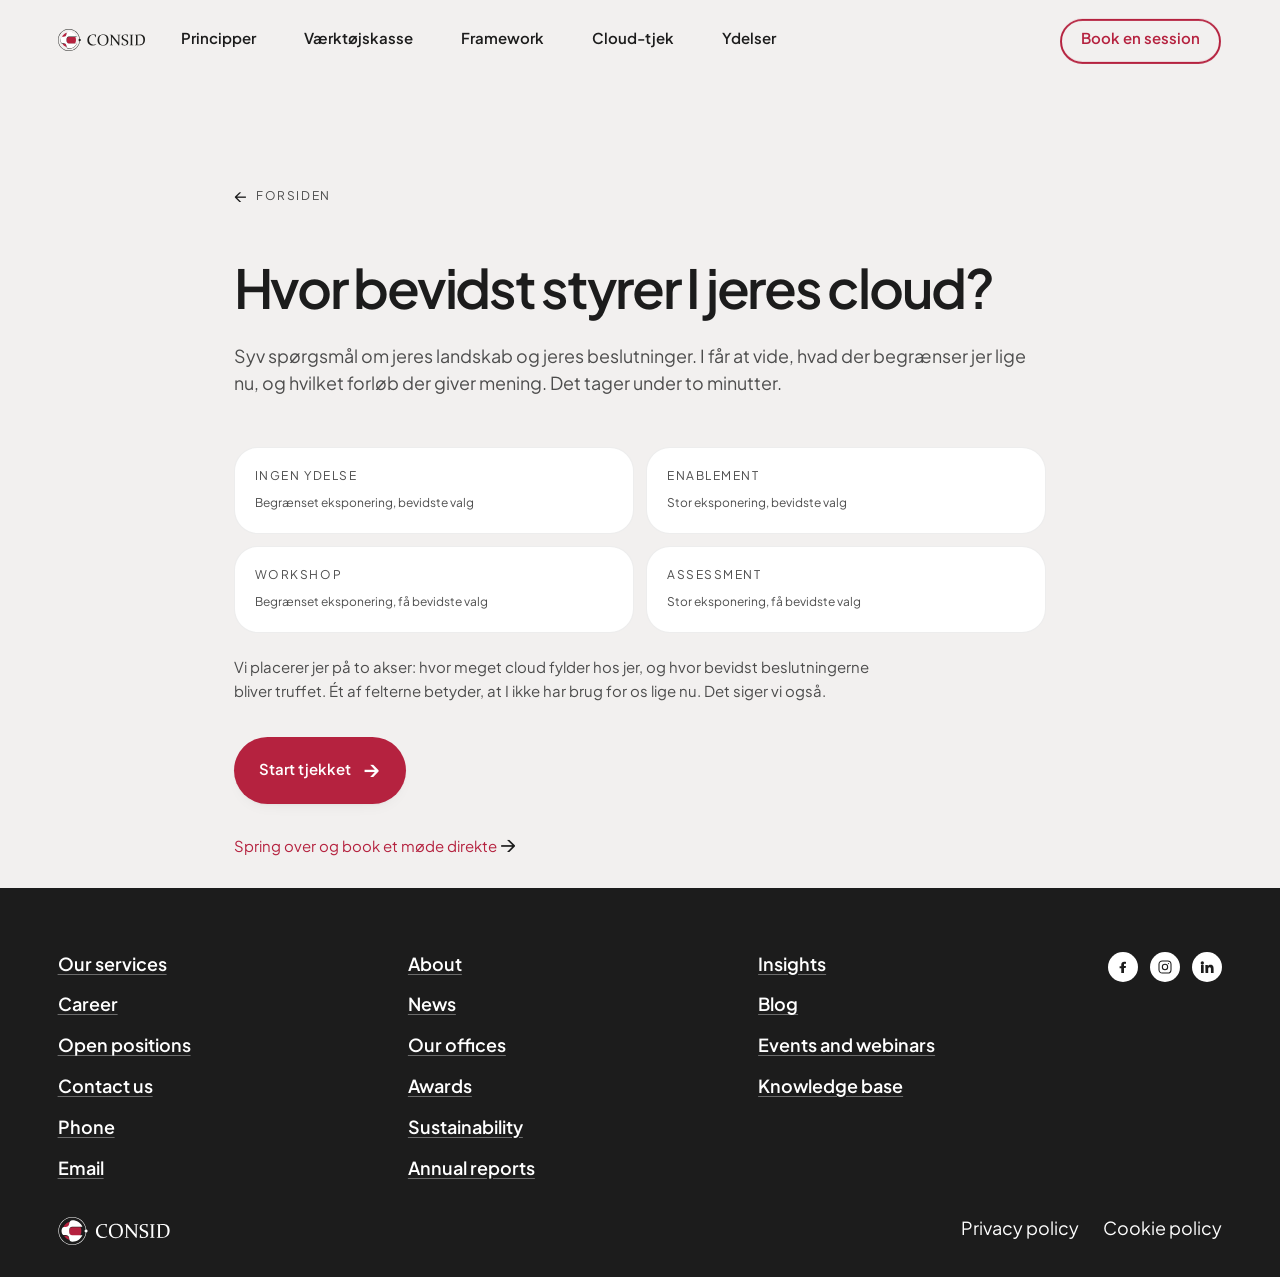
==== commit c95c0bd0: "Match agentic-futures' nav, footer and CTA treatment Ports the markup half of frijec/agentic-futures" ====
--- a/cloud-tjek/index.html
+++ b/cloud-tjek/index.html
@@ -29,14 +29,14 @@
 <a class="skip-link" href="#main">Spring til indhold</a>
 <nav class="nav" id="nav">
   <div class="nav__in">
-    <a class="brand" href="../#top"><img class="brand__mark" src="../assets/brand-mark.png" alt="Consid" width="88" height="22"><span class="brand__sub">Cloud Deliberate</span></a>
+    <a class="brand" href="../#top"><img class="brand__mark brand__mark--dark" src="../assets/consid-logo-dark.svg" alt="Consid" width="88" height="22"><img class="brand__mark brand__mark--light" src="../assets/consid-logo-white.svg" alt="Consid" width="88" height="22"></a>
     <div class="nav__links">
       <a class="nav__link" href="../#principper">Principper</a>
       <a class="nav__link" href="../#vaerktoejskasse">Værktøjskasse</a>
       <a class="nav__link" href="../#framework">Framework</a>
       <a class="nav__link" href="./">Cloud-tjek</a>
       <a class="nav__link nav__link--stay" href="../ydelser/">Ydelser</a>
-      <a class="btn btn--primary" href="../?ask=moede#kontakt">Book en session <span class="arw">→</span></a>
+      <a class="nav__cta" href="../?ask=moede#kontakt">Book en session</a>
     </div>
   </div>
 </nav>
@@ -187,9 +187,43 @@
 </main>
 
 <footer class="footer">
-  <div class="wrap footer__in">
-    <div>© 2026 Consid København · Cloud Deliberate</div>
-    <div class="footer__links"><a href="../ydelser/">Ydelser</a><a href="../?ask=whitepaper#kontakt">Whitepaper</a><a href="mailto:kenneth.jensen@consid.com">Kontakt</a></div>
+  <div class="wrap">
+    <div class="footer__grid">
+      <div class="footer__col">
+        <a href="https://www.consid.com/services/" target="_blank" rel="noopener">Our services</a>
+        <a href="https://www.consid.com/career/" target="_blank" rel="noopener">Career</a>
+        <a href="https://www.consid.com/career/open-positions/" target="_blank" rel="noopener">Open positions</a>
+        <a href="https://www.consid.com/contact/" target="_blank" rel="noopener">Contact us</a>
+        <a href="tel:+4536120210">Phone</a>
+        <a href="mailto:info@consid.dk">Email</a>
+      </div>
+      <div class="footer__col">
+        <a href="https://www.consid.com/about/" target="_blank" rel="noopener">About</a>
+        <a href="https://www.consid.com/about/news/" target="_blank" rel="noopener">News</a>
+        <a href="https://www.consid.com/about/offices/" target="_blank" rel="noopener">Our offices</a>
+        <a href="https://www.consid.com/about/awards/" target="_blank" rel="noopener">Awards</a>
+        <a href="https://www.consid.com/about/sustainability/" target="_blank" rel="noopener">Sustainability</a>
+        <a href="https://www.consid.com/about/annual-reports/" target="_blank" rel="noopener">Annual reports</a>
+      </div>
+      <div class="footer__col">
+        <a href="https://www.consid.com/insights/" target="_blank" rel="noopener">Insights</a>
+        <a href="https://www.consid.com/insights/articles/" target="_blank" rel="noopener">Blog</a>
+        <a href="https://www.consid.com/insights/events-webinars/" target="_blank" rel="noopener">Events and webinars</a>
+        <a href="https://www.consid.com/insights/resources/" target="_blank" rel="noopener">Knowledge base</a>
+      </div>
+      <div class="footer__social" role="group" aria-label="Consid på sociale medier">
+        <a href="https://www.facebook.com/consid.se/" target="_blank" rel="noopener" aria-label="Facebook"><svg viewBox="0 0 24 24" fill="currentColor" aria-hidden="true"><path d="M13.5 21v-7.5h2.5l.5-3h-3V8.5c0-.87.24-1.46 1.5-1.46H16.5V4.32C16.17 4.28 15.06 4.18 13.77 4.18c-2.6 0-4.38 1.58-4.38 4.5v2.02H6.9v3h2.5V21h4.1z"/></svg></a>
+        <a href="https://www.instagram.com/consid_ab/" target="_blank" rel="noopener" aria-label="Instagram"><svg viewBox="0 0 24 24" fill="none" stroke="currentColor" stroke-width="1.6" aria-hidden="true"><rect x="3" y="3" width="18" height="18" rx="5"/><circle cx="12" cy="12" r="4"/><circle cx="17.2" cy="6.8" r=".9" fill="currentColor" stroke="none"/></svg></a>
+        <a href="https://se.linkedin.com/company/consid-ab" target="_blank" rel="noopener" aria-label="LinkedIn"><svg viewBox="0 0 24 24" fill="currentColor" aria-hidden="true"><path d="M4.98 3.5a2.5 2.5 0 1 1 0 5 2.5 2.5 0 0 1 0-5zM3 9h4v12H3zM9.5 9h3.8v1.7h.05c.53-1 1.83-2 3.77-2 4.03 0 4.78 2.65 4.78 6.1V21h-4v-5.7c0-1.36-.02-3.1-1.9-3.1-1.9 0-2.2 1.48-2.2 3v5.8h-4z"/></svg></a>
+      </div>
+    </div>
+    <div class="footer__bottom">
+      <img class="footer__logo" src="../assets/consid-logo-white.svg" alt="Consid" width="112" height="28">
+      <div class="footer__legal">
+        <a href="https://www.consid.com/legal/privacy-policy/" target="_blank" rel="noopener">Privacy policy</a>
+        <a href="https://www.consid.com/legal/cookie-policy/" target="_blank" rel="noopener">Cookie policy</a>
+      </div>
+    </div>
   </div>
 </footer>
 
--- a/assets/site.css
+++ b/assets/site.css
@@ -204,63 +204,89 @@
 .btn--onDark:hover{background:rgba(255,255,255,.18)}
 .btn:disabled,.btn[aria-disabled="true"]{opacity:.5;cursor:default;pointer-events:none}
 
-/* NAV ---------------------------------------------------- */
-.nav{position:sticky;top:0;z-index:50}
+/* NAV -----------------------------------------------------
+   Matches consid.com's own real header, ported from the same swap in
+   agentic-futures (frijec/agentic-futures@964a4fa), which measured it
+   directly off consid.com's live computed styles and DOM:
+   - Nav links are plain text, Dark by default, no fill on the CTA at
+     all — "Book en session" is just red text with an outline.
+   - --nav-fg drives regular link + logo colour; --nav-cta drives just
+     the CTA, since on consid.com the CTA is red whenever content is
+     light but turns white (matching the other links) over a dark hero.
+   - .nav--onDark (per-page, unchanged) sets both to white at rest.
+   - [data-stuck="true"] (site.js, on scroll) slides a white/blurred
+     bar down from behind the nav via `transform`, exactly as
+     consid.com does it, and both variants converge on the Dark/red
+     scheme once it's in. */
+.nav{position:sticky;top:0;z-index:50;font-family:var(--font-body);
+  --nav-fg:var(--consid-dark);--nav-cta:var(--consid-red)}
 .nav::before{
-  content:"";position:absolute;inset:-1px 0 0;
-  backdrop-filter:blur(16px) saturate(1.4);-webkit-backdrop-filter:blur(16px) saturate(1.4);
-  background-image:linear-gradient(to bottom, rgba(245,243,241,.8) 0%, rgba(245,243,241,0) 100%);
-  mask-image:linear-gradient(to bottom, #000 0%, #000 45%, transparent 100%);
-  -webkit-mask-image:linear-gradient(to bottom, #000 0%, #000 45%, transparent 100%);
-  pointer-events:none;opacity:0;transition:opacity var(--d-base) var(--ease-out);
-}
-.nav[data-stuck="true"]::before{opacity:1}
+  content:"";position:absolute;inset:0;
+  background:rgba(255,255,255,.8);
+  backdrop-filter:saturate(1.8) blur(5px);-webkit-backdrop-filter:saturate(1.8) blur(5px);
+  transform:translateY(-100%);
+  transition:transform var(--d-base) var(--ease-out);
+  pointer-events:none;
+}
+.nav[data-stuck="true"]::before{transform:translateY(0)}
+.nav--onDark:not([data-stuck="true"]){--nav-fg:#fff;--nav-cta:#fff}
 .nav__in{
   position:relative;z-index:1;
   display:flex;align-items:center;gap:var(--s-5);
   padding:1.15rem var(--gutter);
 }
-.brand{display:flex;align-items:center;gap:var(--s-3);text-decoration:none;flex:none}
-.brand__mark{height:22px;width:auto;display:block;transition:filter var(--d-fast) var(--ease-out)}
-.brand__sub{font-family:var(--font-mono);font-size:var(--t-micro);color:var(--stone);letter-spacing:.03em;padding-left:var(--s-3);border-left:1px solid var(--hairline);transition:color var(--d-fast) var(--ease-out),border-color var(--d-fast) var(--ease-out)}
-.nav__links{display:flex;gap:var(--s-5);margin-left:auto;align-items:center}
-.nav__link{text-decoration:none;font-size:var(--t-small);color:var(--graphite);white-space:nowrap;transition:color var(--d-fast) var(--ease-out)}
-.nav__link:hover{color:var(--ink-800)}
-.nav .btn{padding:.7rem 1.2rem}
+.brand{display:flex;align-items:center;text-decoration:none;flex:none;position:relative}
+.brand__mark{height:22px;width:auto;display:block;transition:opacity var(--d-fast) var(--ease-out)}
+.brand__mark--light{position:absolute;left:0;top:0;opacity:0}
+.nav--onDark:not([data-stuck="true"]) .brand__mark--dark{opacity:0}
+.nav--onDark:not([data-stuck="true"]) .brand__mark--light{opacity:1}
+/* Links sit right after the logo; the CTA is the one pushed to the
+   end, via its own margin-left:auto — .nav__links needs flex:1 so
+   that auto-margin has real space to push into. */
+.nav__links{display:flex;gap:var(--s-5);align-items:center;flex:1}
+.nav__link,.nav__cta{text-decoration:none;font-size:var(--t-small);font-weight:600;
+  white-space:nowrap;padding:.5rem .75rem;border-radius:var(--r-pill);
+  transition:color var(--d-fast) var(--ease-out),background-color var(--d-fast) var(--ease-out)}
+.nav__link{color:var(--nav-fg)}
+.nav__link:hover{background:rgba(255,255,255,.2)}
+.nav__cta{color:var(--nav-cta);margin-left:auto;padding:.5rem 1.25rem;border:2px solid var(--nav-cta);position:relative}
+/* CTA outline draw — consid.com's own .btn-outline-anim interaction.
+   The visible outline is not a CSS border at all: it's an SVG <rect>
+   stroked with currentColor, whose dash pattern animates on hover so
+   the outline redraws itself around the pill. The dash lengths depend
+   on the button's measured size, so site.js injects the SVG and sets
+   these custom properties; the CSS border above stays as the no-JS
+   fallback and, once the SVG is in, goes transparent while still
+   holding its 2px of layout. */
+.nav__cta.has-outline-anim{border-color:transparent}
+.nav__cta .cta-outline{
+  position:absolute;inset:0;overflow:visible;pointer-events:none;
+  stroke:currentColor;stroke-width:2;fill:none;
+  stroke-dasharray:var(--button-animation-perimeter),0;
+  stroke-dashoffset:calc(var(--button-animation-offset) + 20);
+  transform:rotateX(180deg);
+  transition:stroke-dasharray .9s var(--ease-out),stroke-dashoffset .9s var(--ease-out),
+             stroke var(--d-fast) var(--ease-out);
+}
+.nav__cta:hover .cta-outline{
+  stroke-dasharray:var(--button-animation-perimeter),var(--button-animation-perimeter);
+  stroke-dashoffset:var(--button-animation-offset);
+}
+@media (prefers-reduced-motion:reduce){.nav__cta .cta-outline{transition:none}}
 /* Below 900px the section anchors go, but Ydelser stays: it is the only
    real destination on the site, and without it a phone visitor can only
    reach the offerings by scrolling to the footer. */
-/* Five nav links plus the button need 1021px, but the links only
-   collapse at 900px — which left the button clipped and the page
-   scrolling sideways between roughly 900 and 990. The wordmark suffix
-   is the cheapest 146px to give back, so it goes first and the links
-   survive down to the real breakpoint. */
-@media (max-width:1100px){.brand__sub{display:none}}
 @media (max-width:900px){.nav__links .nav__link:not(.nav__link--stay){display:none}}
-/* Brand + Ydelser + button have to share one row on a phone. */
-@media (max-width:640px){.nav__links{gap:var(--s-4)} .nav .btn{padding:.75rem 1.1rem}}
+/* Brand + Ydelser + CTA have to share one row on a phone. */
+@media (max-width:640px){.nav__links{gap:var(--s-4)} .nav__cta{padding:.5rem 1rem}}
 /* 320px is the reflow floor (WCAG 1.4.10), and the row has to fit there
-   without the button being clipped. Tightening the gaps and padding
-   buys the ~17px needed, so the label keeps --t-small rather than
-   dropping to a one-off size. */
+   without the CTA being clipped. */
 @media (max-width:420px){
   .nav__in{padding-inline:var(--s-3)}
   .nav__links{gap:var(--s-2)}
-  .nav .btn{padding:.75rem .9rem}
-  .nav .btn .arw{display:none}
+  .nav__cta{padding:.5rem .8rem}
   .brand__mark{width:76px;height:auto}
 }
-
-/* Nav-on-dark variant — for pages whose top section is a plum band
-   (the Ydelse pages): the nav overlays that band as a transparent bar
-   with a white logo/label, then reverts to the standard in-flow blurred
-   nav the moment the page scrolls past it. site.js drives the toggle by
-   measuring .ydelse__head, so that class name must not be renamed. */
-.nav--onDark{position:fixed;top:0;left:0;right:0}
-.nav--onDark:not([data-stuck="true"]) .brand__mark{filter:brightness(0) invert(1)}
-.nav--onDark:not([data-stuck="true"]) .brand__sub{color:rgba(255,255,255,.65);border-left-color:rgba(255,255,255,.3)}
-.nav--onDark:not([data-stuck="true"]) .nav__link{color:rgba(255,255,255,.85)}
-.nav--onDark:not([data-stuck="true"]) .nav__link:hover{color:#fff}
 
 /* CARD system -------------------------------------------- */
 /* No horizontal rail here: three offerings and no article archive means
@@ -329,12 +355,36 @@
 /* nowrap so the arrow never orphans onto a line of its own. */
 .ctacard__alt a{color:var(--coral);text-decoration:none;white-space:nowrap}
 .ctacard__alt a:hover{text-decoration:underline}
-.footer{padding-block:var(--s-7)}
-.footer__in{display:flex;flex-wrap:wrap;gap:var(--s-5);justify-content:space-between;align-items:center;font-size:var(--t-small);color:var(--stone)}
-.footer__links{display:flex;gap:var(--s-5)}
-.footer__links a{text-decoration:none;display:inline-block;padding-block:.65rem;
-  transition:color var(--d-fast) var(--ease-out)}
-.footer__links a:hover{color:var(--ink-800)}
+/* FOOTER ----------------------------------------------------
+   Matches consid.com's own real footer, ported from the same swap in
+   agentic-futures (frijec/agentic-futures@964a4fa) — measured directly
+   off its live DOM/computed styles: solid Dark, three plain link
+   columns (no separate header — the first link in each column is
+   styled exactly like the rest, just first), a row of 30px white
+   circular social icons pinned to the end of that row, and a bottom
+   row with the logo and two legal links — no copyright line, no
+   divider border. */
+.footer{background:var(--consid-dark);color:#fff;font-family:var(--font-body);
+  padding-top:var(--s-8);padding-bottom:var(--s-6)}
+.footer__grid{display:flex;flex-wrap:wrap;gap:var(--s-6) var(--s-5)}
+.footer__col{display:flex;flex-direction:column;gap:var(--s-3);flex:1 1 200px;min-width:0}
+.footer__col a{color:#fff;font-size:1.125rem;font-weight:600;text-decoration:underline;
+  text-underline-offset:.15em;text-decoration-color:rgba(255,255,255,.35);
+  transition:text-decoration-color var(--d-fast) var(--ease-out)}
+.footer__col a:hover{text-decoration-color:#fff}
+.footer__social{display:flex;gap:var(--s-3);align-items:flex-start;margin-left:auto;flex:0 0 auto}
+.footer__social a{display:flex;align-items:center;justify-content:center;width:30px;height:30px;
+  border-radius:999px;background:#fff;color:var(--consid-dark);transition:opacity var(--d-fast) var(--ease-out)}
+.footer__social a:hover{opacity:.8}
+.footer__social svg{width:16px;height:16px}
+.footer__bottom{margin-top:var(--s-6);
+  display:flex;flex-wrap:wrap;gap:var(--s-4);align-items:center;justify-content:space-between}
+.footer__logo{display:block;height:28px}
+.footer__logo img{height:100%;width:auto;display:block}
+.footer__legal{display:flex;flex-wrap:wrap;gap:var(--s-5);align-items:center;font-size:1.125rem;color:#fff}
+.footer__legal a{color:#fff;text-decoration:none;transition:opacity var(--d-fast) var(--ease-out)}
+.footer__legal a:hover{opacity:.7}
+@media (max-width:640px){.footer__social{margin-left:0;flex:1 1 100%}}
 
 /* REVEAL --------------------------------------------------- */
 /* Transition lives on .is-in, not on .reveal — so the hidden state is
@@ -349,10 +399,17 @@
    ============================================================ */
 
 /* The plum band the nav overlays. site.js measures THIS element to flip
-   .nav--onDark back to the light nav, so the class name is load-bearing. */
+   .nav--onDark back to the light nav, so the class name is load-bearing.
+   .nav is sticky, not fixed, so without this the band would start
+   below the nav's own flow height, leaving the page's light background
+   showing through the transparent nav instead of plum. Pulling the head
+   up by exactly --nav-h and adding that back as padding — same trick
+   the homepage .hero already uses — keeps the h1/lead sitting where
+   they did while the plum itself extends up behind the nav. */
 .ydelse__head{position:relative;z-index:0;overflow:hidden;background:var(--plum);
   border-radius:0 0 var(--r-xl) var(--r-xl);
-  padding-top:clamp(6.5rem,12vw,8.5rem);padding-bottom:clamp(2.5rem,6vw,4rem)}
+  margin-top:calc(-1 * var(--nav-h, 76px));
+  padding-top:calc(var(--nav-h, 76px) + clamp(3.5rem,8vw,7rem));padding-bottom:clamp(2.5rem,6vw,4rem)}
 .ydelse__head h1{color:#fff}
 .ydelse__head .lead{color:rgba(255,255,255,.78)}
 .backlink{display:inline-flex;align-items:center;gap:var(--s-2);text-decoration:none;
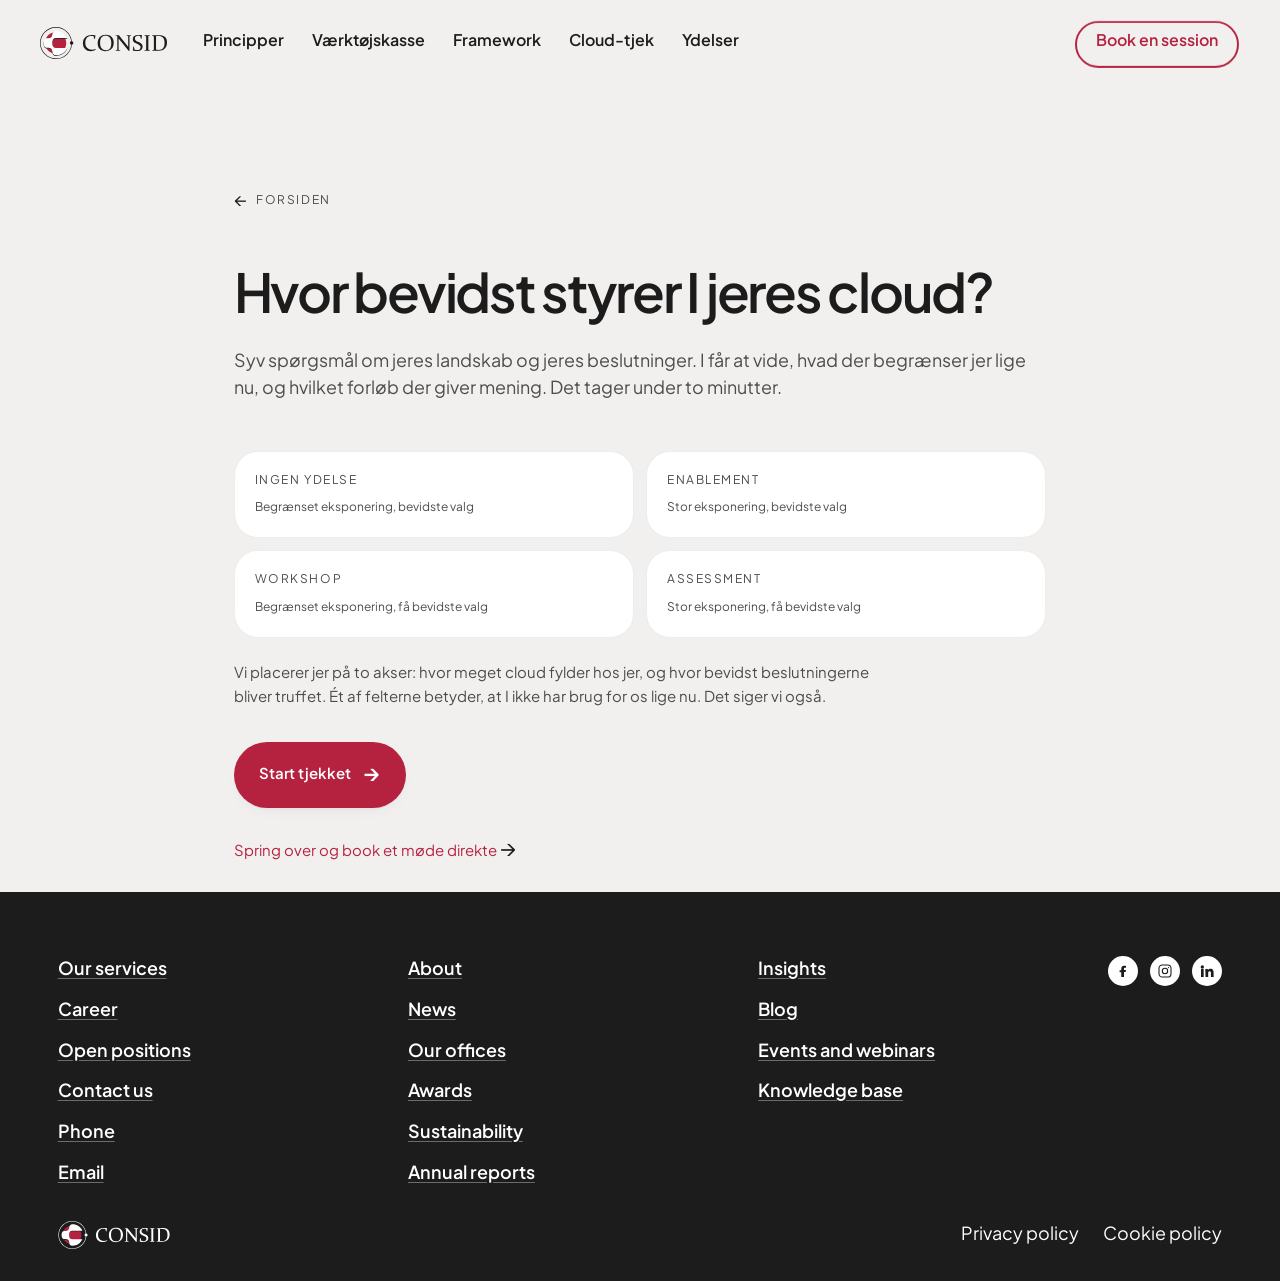
==== commit 3e2e6783: "Make the nav exactly match agentic-futures, not just approximately The previous port kept Cloud Deli" ====
--- a/cloud-tjek/index.html
+++ b/cloud-tjek/index.html
@@ -29,7 +29,7 @@
 <a class="skip-link" href="#main">Spring til indhold</a>
 <nav class="nav" id="nav">
   <div class="nav__in">
-    <a class="brand" href="../#top"><img class="brand__mark brand__mark--dark" src="../assets/consid-logo-dark.svg" alt="Consid" width="88" height="22"><img class="brand__mark brand__mark--light" src="../assets/consid-logo-white.svg" alt="Consid" width="88" height="22"></a>
+    <a class="brand" href="../#top"><img class="brand__mark brand__mark--dark" src="../assets/consid-logo-dark.svg" alt="Consid" width="128" height="32"><img class="brand__mark brand__mark--light" src="../assets/consid-logo-white.svg" alt="Consid" width="128" height="32"></a>
     <div class="nav__links">
       <a class="nav__link" href="../#principper">Principper</a>
       <a class="nav__link" href="../#vaerktoejskasse">Værktøjskasse</a>
--- a/assets/site.css
+++ b/assets/site.css
@@ -104,6 +104,7 @@
   --measure:64ch;
   --gutter:clamp(1.1rem,4.5vw,4rem);
   --maxw:1300px;
+  --nav-height:85px;
 }
 
 /* ConsidSans — Consid's brand typeface, self-hosted. Replaces the Google
@@ -233,19 +234,19 @@
 .nav__in{
   position:relative;z-index:1;
   display:flex;align-items:center;gap:var(--s-5);
-  padding:1.15rem var(--gutter);
+  height:var(--nav-height);padding-inline:40px;
 }
 .brand{display:flex;align-items:center;text-decoration:none;flex:none;position:relative}
-.brand__mark{height:22px;width:auto;display:block;transition:opacity var(--d-fast) var(--ease-out)}
+.brand__mark{height:32px;width:auto;display:block;transition:opacity var(--d-fast) var(--ease-out)}
 .brand__mark--light{position:absolute;left:0;top:0;opacity:0}
 .nav--onDark:not([data-stuck="true"]) .brand__mark--dark{opacity:0}
 .nav--onDark:not([data-stuck="true"]) .brand__mark--light{opacity:1}
 /* Links sit right after the logo; the CTA is the one pushed to the
    end, via its own margin-left:auto — .nav__links needs flex:1 so
    that auto-margin has real space to push into. */
-.nav__links{display:flex;gap:var(--s-5);align-items:center;flex:1}
-.nav__link,.nav__cta{text-decoration:none;font-size:var(--t-small);font-weight:600;
-  white-space:nowrap;padding:.5rem .75rem;border-radius:var(--r-pill);
+.nav__links{display:flex;gap:var(--s-1);align-items:center;flex:1}
+.nav__link,.nav__cta{text-decoration:none;font-size:16px;font-weight:600;
+  padding:.5rem .75rem;border-radius:var(--r-pill);
   transition:color var(--d-fast) var(--ease-out),background-color var(--d-fast) var(--ease-out)}
 .nav__link{color:var(--nav-fg)}
 .nav__link:hover{background:rgba(255,255,255,.2)}
@@ -275,18 +276,11 @@
 @media (prefers-reduced-motion:reduce){.nav__cta .cta-outline{transition:none}}
 /* Below 900px the section anchors go, but Ydelser stays: it is the only
    real destination on the site, and without it a phone visitor can only
-   reach the offerings by scrolling to the footer. */
+   reach the offerings by scrolling to the footer. Otherwise identical to
+   agentic-futures' own single nav breakpoint — no extra narrow-viewport
+   tightening here anymore, to keep the two navs pixel-for-pixel the same
+   at every width both sites actually support. */
 @media (max-width:900px){.nav__links .nav__link:not(.nav__link--stay){display:none}}
-/* Brand + Ydelser + CTA have to share one row on a phone. */
-@media (max-width:640px){.nav__links{gap:var(--s-4)} .nav__cta{padding:.5rem 1rem}}
-/* 320px is the reflow floor (WCAG 1.4.10), and the row has to fit there
-   without the CTA being clipped. */
-@media (max-width:420px){
-  .nav__in{padding-inline:var(--s-3)}
-  .nav__links{gap:var(--s-2)}
-  .nav__cta{padding:.5rem .8rem}
-  .brand__mark{width:76px;height:auto}
-}
 
 /* CARD system -------------------------------------------- */
 /* No horizontal rail here: three offerings and no article archive means
@@ -403,13 +397,13 @@
    .nav is sticky, not fixed, so without this the band would start
    below the nav's own flow height, leaving the page's light background
    showing through the transparent nav instead of plum. Pulling the head
-   up by exactly --nav-h and adding that back as padding — same trick
-   the homepage .hero already uses — keeps the h1/lead sitting where
+   up by exactly --nav-height and adding that back as padding — same
+   trick the homepage .hero already uses — keeps the h1/lead sitting where
    they did while the plum itself extends up behind the nav. */
 .ydelse__head{position:relative;z-index:0;overflow:hidden;background:var(--plum);
   border-radius:0 0 var(--r-xl) var(--r-xl);
-  margin-top:calc(-1 * var(--nav-h, 76px));
-  padding-top:calc(var(--nav-h, 76px) + clamp(3.5rem,8vw,7rem));padding-bottom:clamp(2.5rem,6vw,4rem)}
+  margin-top:calc(-1 * var(--nav-height));
+  padding-top:calc(var(--nav-height) + clamp(3.5rem,8vw,7rem));padding-bottom:clamp(2.5rem,6vw,4rem)}
 .ydelse__head h1{color:#fff}
 .ydelse__head .lead{color:rgba(255,255,255,.78)}
 .backlink{display:inline-flex;align-items:center;gap:var(--s-2);text-decoration:none;
@@ -510,7 +504,7 @@
 .journey{display:grid;grid-template-columns:minmax(140px,180px) minmax(0,1fr);
   gap:clamp(2rem,5vw,5rem);align-items:start;margin-top:clamp(2rem,4vw,3rem)}
 .journey .phases{margin-top:0}
-.journey__rail{position:sticky;top:calc(var(--nav-h,76px) + 2rem);
+.journey__rail{position:sticky;top:calc(var(--nav-height) + 2rem);
   display:flex;flex-direction:column;gap:var(--s-6)}
 .journey__track{position:relative;height:clamp(200px,34vh,340px);padding-left:1.6rem;margin-left:var(--s-2)}
 .journey__track::before{content:"";position:absolute;left:0;top:0;bottom:0;width:6px;
@@ -630,7 +624,7 @@
 /* HERO --------------------------------------------------- */
 .hero{
   padding-block:clamp(3rem,8vw,6rem) 0;position:relative;overflow:hidden;
-  min-height:100vh;margin-top:calc(-1 * var(--nav-h, 76px));
+  min-height:100vh;margin-top:calc(-1 * var(--nav-height));
   display:flex;flex-direction:column;gap:var(--s-6);
 }
 /* A field of dithered clouds drifting behind the headline — this
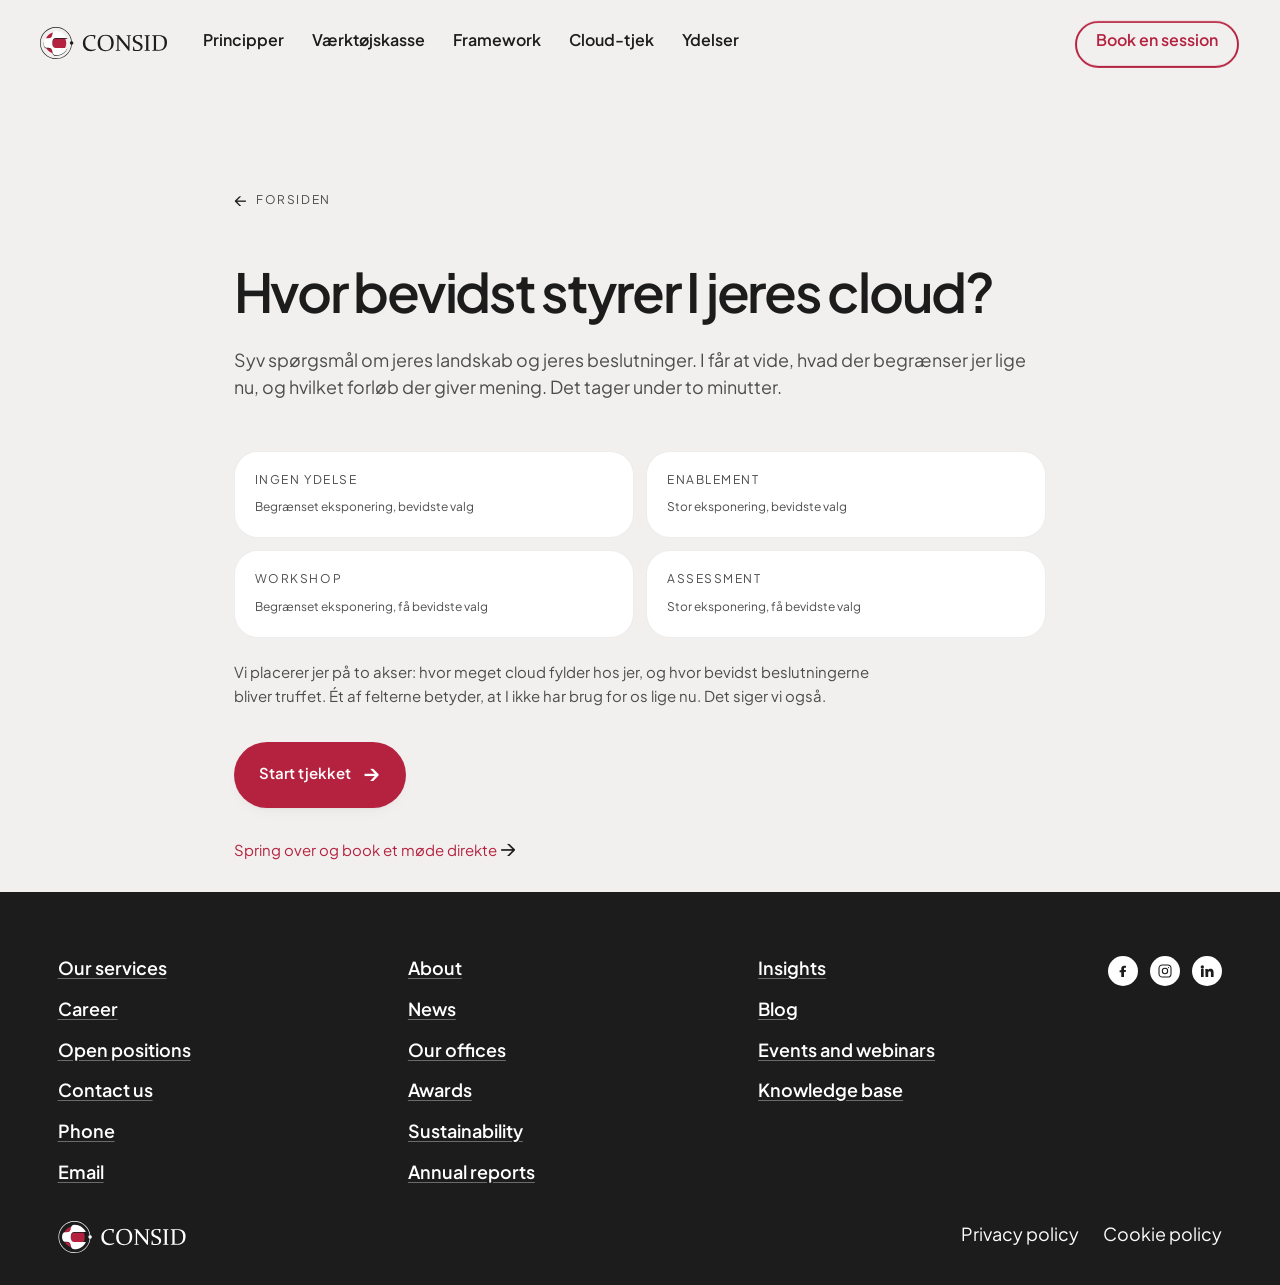
==== commit 79107cda: "Footer parity + mobile nav: logo only, CTA only Footer: matched agentic-futures exactly, the same wa" ====
--- a/cloud-tjek/index.html
+++ b/cloud-tjek/index.html
@@ -35,7 +35,7 @@
       <a class="nav__link" href="../#vaerktoejskasse">Værktøjskasse</a>
       <a class="nav__link" href="../#framework">Framework</a>
       <a class="nav__link" href="./">Cloud-tjek</a>
-      <a class="nav__link nav__link--stay" href="../ydelser/">Ydelser</a>
+      <a class="nav__link" href="../ydelser/">Ydelser</a>
       <a class="nav__cta" href="../?ask=moede#kontakt">Book en session</a>
     </div>
   </div>
@@ -218,7 +218,7 @@
       </div>
     </div>
     <div class="footer__bottom">
-      <img class="footer__logo" src="../assets/consid-logo-white.svg" alt="Consid" width="112" height="28">
+      <img class="footer__logo" src="../assets/consid-logo-white.svg" alt="Consid" width="128" height="32">
       <div class="footer__legal">
         <a href="https://www.consid.com/legal/privacy-policy/" target="_blank" rel="noopener">Privacy policy</a>
         <a href="https://www.consid.com/legal/cookie-policy/" target="_blank" rel="noopener">Cookie policy</a>
--- a/assets/site.css
+++ b/assets/site.css
@@ -274,13 +274,10 @@
   stroke-dashoffset:var(--button-animation-offset);
 }
 @media (prefers-reduced-motion:reduce){.nav__cta .cta-outline{transition:none}}
-/* Below 900px the section anchors go, but Ydelser stays: it is the only
-   real destination on the site, and without it a phone visitor can only
-   reach the offerings by scrolling to the footer. Otherwise identical to
-   agentic-futures' own single nav breakpoint — no extra narrow-viewport
-   tightening here anymore, to keep the two navs pixel-for-pixel the same
-   at every width both sites actually support. */
-@media (max-width:900px){.nav__links .nav__link:not(.nav__link--stay){display:none}}
+/* Below 900px only the logo and CTA stay — same single breakpoint as
+   agentic-futures, and now the same rule too: every .nav__link goes,
+   with no exception. */
+@media (max-width:900px){.nav__links .nav__link{display:none}}
 
 /* CARD system -------------------------------------------- */
 /* No horizontal rail here: three offerings and no article archive means
@@ -361,7 +358,7 @@
 .footer{background:var(--consid-dark);color:#fff;font-family:var(--font-body);
   padding-top:var(--s-8);padding-bottom:var(--s-6)}
 .footer__grid{display:flex;flex-wrap:wrap;gap:var(--s-6) var(--s-5)}
-.footer__col{display:flex;flex-direction:column;gap:var(--s-3);flex:1 1 200px;min-width:0}
+.footer__col{display:flex;flex-direction:column;gap:var(--s-3);flex:1 1 200px}
 .footer__col a{color:#fff;font-size:1.125rem;font-weight:600;text-decoration:underline;
   text-underline-offset:.15em;text-decoration-color:rgba(255,255,255,.35);
   transition:text-decoration-color var(--d-fast) var(--ease-out)}
@@ -373,12 +370,11 @@
 .footer__social svg{width:16px;height:16px}
 .footer__bottom{margin-top:var(--s-6);
   display:flex;flex-wrap:wrap;gap:var(--s-4);align-items:center;justify-content:space-between}
-.footer__logo{display:block;height:28px}
+.footer__logo{display:block;height:32px}
 .footer__logo img{height:100%;width:auto;display:block}
 .footer__legal{display:flex;flex-wrap:wrap;gap:var(--s-5);align-items:center;font-size:1.125rem;color:#fff}
 .footer__legal a{color:#fff;text-decoration:none;transition:opacity var(--d-fast) var(--ease-out)}
 .footer__legal a:hover{opacity:.7}
-@media (max-width:640px){.footer__social{margin-left:0;flex:1 1 100%}}
 
 /* REVEAL --------------------------------------------------- */
 /* Transition lives on .is-in, not on .reveal — so the hidden state is
